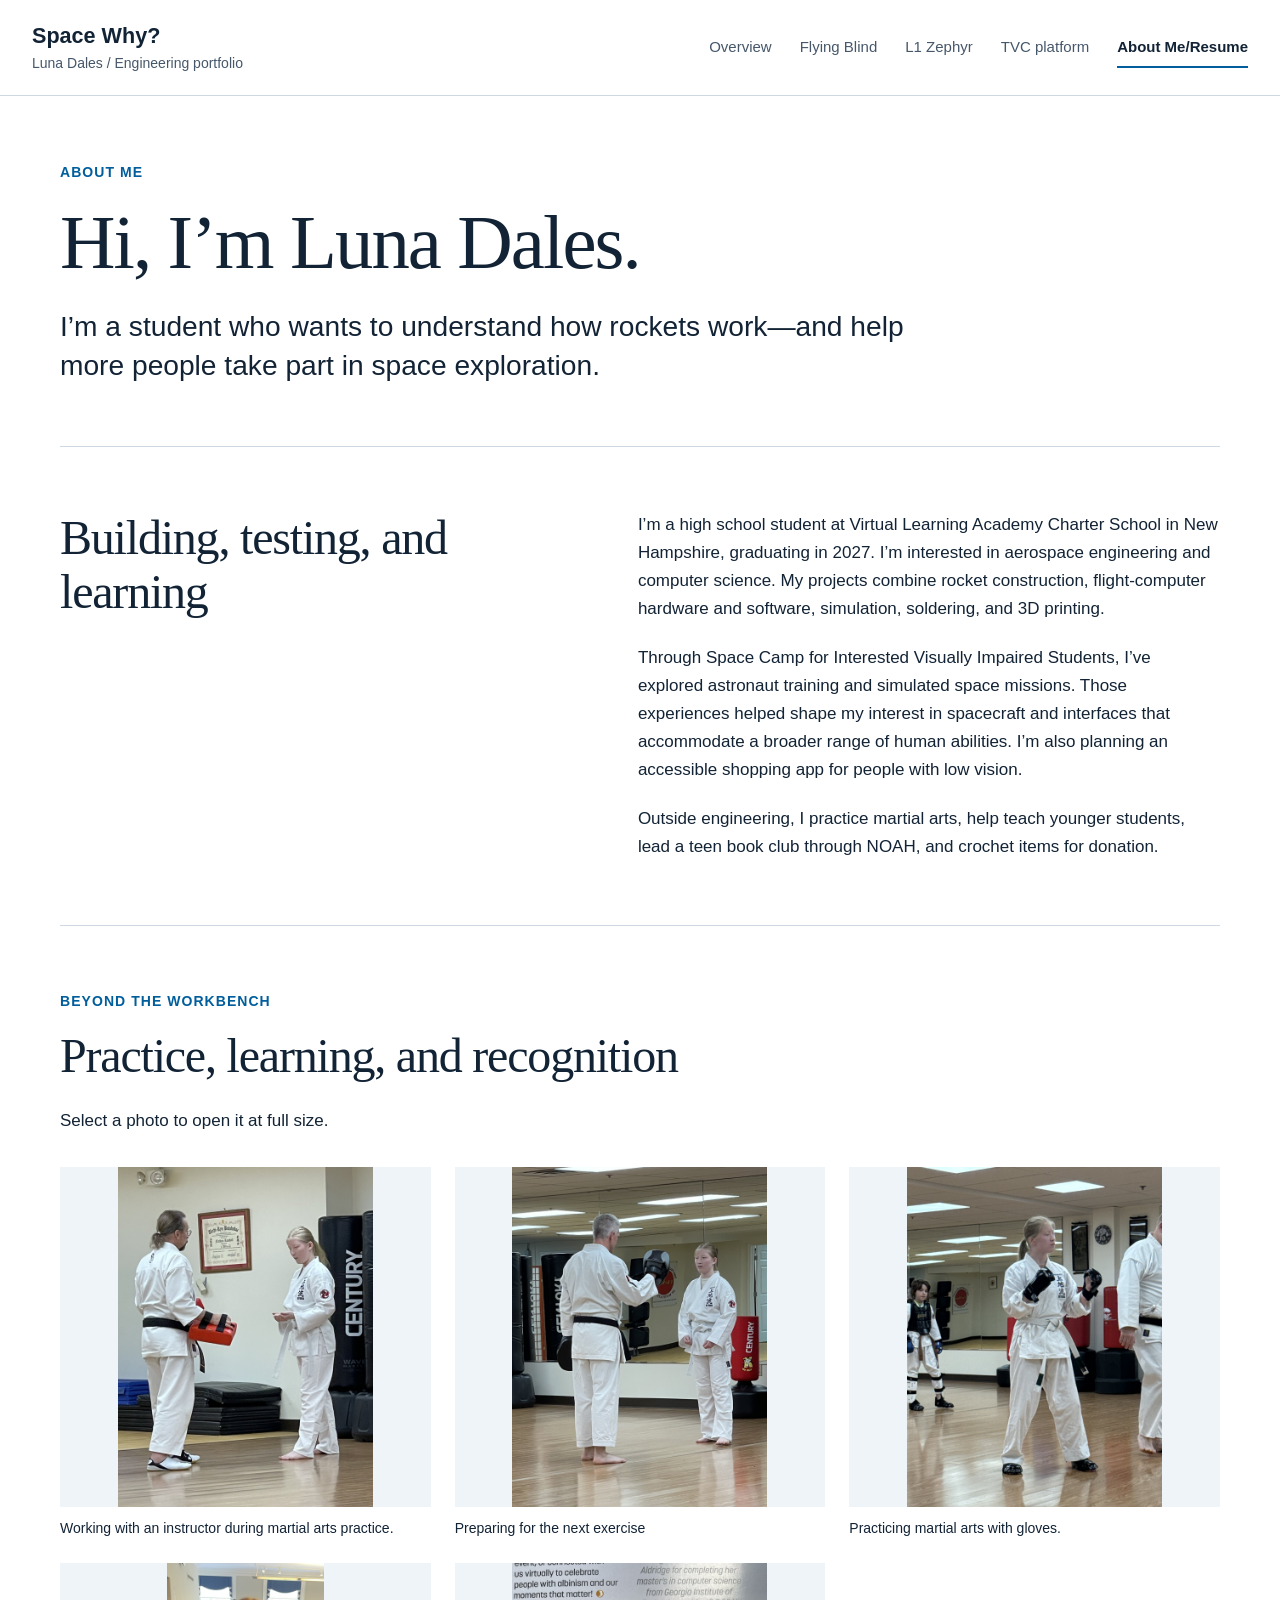
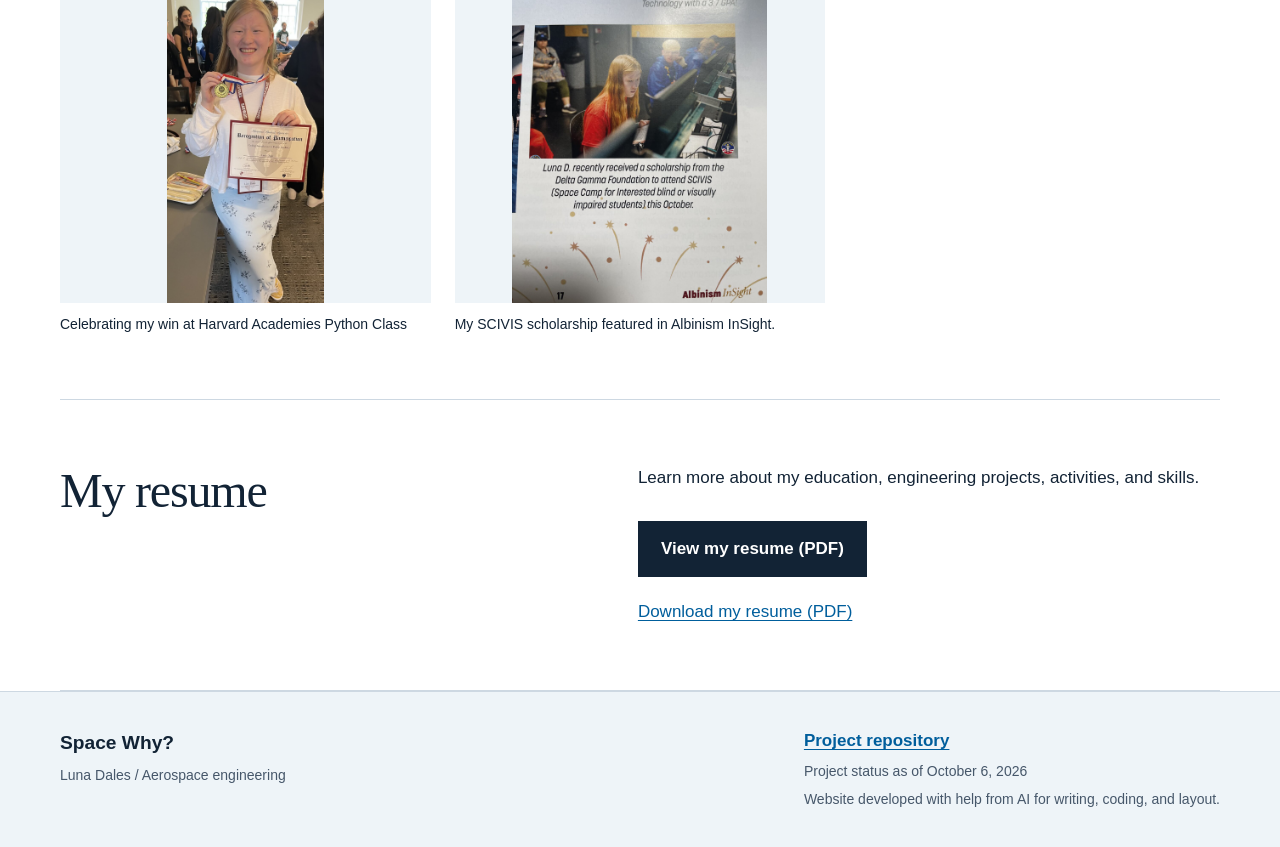
==== docs/about.html @ 8bba8146 "Shorten martial arts exercise photo caption" ====
<!doctype html><html lang="en"><head><meta charset="utf-8"><meta name="viewport" content="width=device-width,initial-scale=1"><title>About Luna Dales | Space Why?</title><meta name="description" content="Meet Luna Dales, a student exploring aerospace engineering, flight computers, and accessible spaceflight. Read her bio and resume."><link rel="stylesheet" href="style.css"><link rel="icon" href="favicon.svg" type="image/svg+xml"></head><body><a class="skip" href="#main">Skip to content</a><header class="site-header"><div class="header-inner"><a class="brand" href="index.html">Space Why?<span>Luna Dales / Engineering portfolio</span></a><nav aria-label="Main navigation"><a href="index.html">Overview</a><a href="flying-blind.html">Flying Blind</a><a href="zephyr.html">L1 Zephyr</a><a href="tvc.html">TVC platform</a><a href="about.html" aria-current="page">About Me/Resume</a></nav></div></header><main id="main">
<section class="wrap case-heading"><p class="eyebrow">About me</p><h1>Hi, I’m Luna Dales.</h1><p class="intro">I’m a student who wants to understand how rockets work—and help more people take part in space exploration.</p></section>
<section class="wrap section split"><div><h2>Building, testing, and learning</h2></div><div class="prose"><p>I’m a high school student at Virtual Learning Academy Charter School in New Hampshire, graduating in 2027. I’m interested in aerospace engineering and computer science. My projects combine rocket construction, flight-computer hardware and software, simulation, soldering, and 3D printing.</p><p>Through Space Camp for Interested Visually Impaired Students, I’ve explored astronaut training and simulated space missions. Those experiences helped shape my interest in spacecraft and interfaces that accommodate a broader range of human abilities. I’m also planning an accessible shopping app for people with low vision.</p><p>Outside engineering, I practice martial arts, help teach younger students, lead a teen book club through NOAH, and crochet items for donation.</p></div></section>
<section class="wrap section" id="photos"><p class="eyebrow">Beyond the workbench</p><h2>Practice, learning, and recognition</h2><p>Select a photo to open it at full size.</p><div class="process-grid"><figure><a href="assets/luna-martial-arts-instruction.jpg"><img src="assets/luna-martial-arts-instruction.jpg" alt="Working with an instructor during martial arts practice." loading="lazy" width="1200" height="1600"></a><figcaption>Working with an instructor during martial arts practice.</figcaption></figure><figure><a href="assets/luna-martial-arts-training.jpg"><img src="assets/luna-martial-arts-training.jpg" alt="Preparing for the next exercise" loading="lazy" width="1200" height="1600"></a><figcaption>Preparing for the next exercise</figcaption></figure><figure><a href="assets/luna-martial-arts-sparring.jpg"><img src="assets/luna-martial-arts-sparring.jpg" alt="Practicing martial arts with gloves." loading="lazy" width="1200" height="1600"></a><figcaption>Practicing martial arts with gloves.</figcaption></figure><figure><a href="assets/luna-award-recognition.jpg"><img src="assets/luna-award-recognition.jpg" alt="Celebrating my win at Harvard Academies Python Class" loading="lazy" width="737" height="1600"></a><figcaption>Celebrating my win at Harvard Academies Python Class</figcaption></figure><figure><a href="assets/luna-scivis-magazine-feature.jpg"><img src="assets/luna-scivis-magazine-feature.jpg" alt="My SCIVIS scholarship featured in Albinism InSight." loading="lazy" width="1200" height="1600"></a><figcaption>My SCIVIS scholarship featured in Albinism InSight.</figcaption></figure></div></section>
<section class="wrap section split" id="resume"><div><h2>My resume</h2></div><div class="prose"><p>Learn more about my education, engineering projects, activities, and skills.</p><p><a class="button" href="evidence/Luna_Dales_College_Resume.pdf">View my resume (PDF)</a></p><p><a href="evidence/Luna_Dales_College_Resume.pdf" download>Download my resume (PDF)</a></p></div></section>
</main><footer><div><strong>Space Why?</strong><p>Luna Dales / Aerospace engineering</p></div><div><a href="https://github.com/luna-dales/space-why">Project repository</a><p>Project status as of October 6, 2026</p><p>Website developed with help from AI for writing, coding, and layout.</p></div></footer></body></html>
---- docs/style.css ----
:root{--ink:#122335;--muted:#46576a;--blue:#005e9c;--line:#cdd8e2;--paper:#fff;--pale:#eef4f8;--dark:#122335;color-scheme:light}*{box-sizing:border-box}html{scroll-behavior:smooth;scroll-padding-top:1rem}body{margin:0;background:var(--paper);color:var(--ink);font-family:-apple-system,BlinkMacSystemFont,"Segoe UI",sans-serif;font-size:1.0625rem;line-height:1.65}a{color:var(--blue);text-underline-offset:.2em}a:hover{text-decoration-thickness:2px}a:focus-visible,button:focus-visible{outline:3px solid #df7900;outline-offset:5px}img{display:block;max-width:100%;height:auto}h1,h2,h3,p{margin-top:0}h1,h2,h3{line-height:1.12;letter-spacing:-.025em}h1,h2{font-family:Georgia,"Times New Roman",serif;font-weight:400}h1{font-size:clamp(3rem,7vw,6.3rem);margin-bottom:1.3rem}h2{font-size:clamp(2rem,3.8vw,3rem);margin-bottom:1.5rem}h3{font-size:1.45rem;margin-bottom:1rem}p{margin-bottom:1.3rem}.wrap{width:min(1160px,calc(100% - 64px));margin-inline:auto}.skip{position:absolute;top:-80px;left:16px;padding:12px;background:#fff;z-index:100}.skip:focus{top:12px}.site-header{border-bottom:1px solid var(--line)}.header-inner{width:min(1280px,calc(100% - 64px));margin:auto;display:flex;align-items:center;justify-content:space-between;gap:2rem;padding:23px 0}.brand{font-size:1.35rem;font-weight:750;text-decoration:none;color:var(--ink);line-height:1.25}.brand span{display:block;font-size:.875rem;font-weight:400;color:var(--muted);margin-top:5px}nav{display:flex;gap:1.75rem;align-items:center;flex-wrap:wrap}nav a{font-size:.9375rem;color:var(--muted);text-decoration:none;padding:6px 0}nav a[aria-current]{color:var(--ink);box-shadow:0 2px 0 var(--blue);font-weight:650}.eyebrow{display:block;font-size:.875rem;line-height:1.6;font-weight:650;letter-spacing:.075em;text-transform:uppercase;color:var(--blue);margin-bottom:1rem}.hero{display:grid;grid-template-columns:1.1fr .9fr;gap:6%;align-items:center;padding-block:55px}.hero-copy{padding-block:1rem}.intro{font-size:clamp(1.3rem,2.2vw,1.8rem);line-height:1.4;max-width:760px}.hero-copy>p:not(.eyebrow){max-width:590px}.button{display:inline-block;padding:13px 22px;background:var(--ink);color:#fff;text-decoration:none;border:1px solid var(--ink);font-weight:650;margin-top:9px}.button:hover{background:var(--blue)}figure{margin:0}figure img{width:100%;height:500px;object-fit:cover;background:var(--pale)}figcaption{font-size:.875rem;line-height:1.5;color:var(--muted);margin-top:11px}.hero-image img{height:510px;object-position:center 45%}.band{background:var(--pale);border-block:1px solid var(--line)}.status-grid{display:grid;grid-template-columns:repeat(3,1fr);gap:3rem;padding-block:28px}.status-grid .eyebrow{font-size:.8125rem;margin-bottom:5px}.status-grid strong{font-size:1.1rem;display:block}.status-grid p{margin:4px 0 0;font-size:.875rem;color:var(--muted)}.section{padding-block:64px;border-bottom:1px solid var(--line)}.section-heading{max-width:760px;margin-bottom:35px}.project-grid{display:grid;grid-template-columns:repeat(3,1fr);gap:28px}.project{color:var(--ink);text-decoration:none;display:block}.project img{width:100%;height:270px;object-fit:cover}.project>div{padding-top:24px}.project .eyebrow{font-size:.8125rem}.project p{color:var(--muted);font-size:1rem}.text-link{font-weight:650;text-decoration:underline;text-underline-offset:.25em}.project:hover h3{text-decoration:underline}.split{display:grid;grid-template-columns:1fr 1.2fr;gap:8%;align-items:start}.prose{max-width:760px}.prose p:last-child{margin-bottom:0}.dark-section{background:var(--dark);color:#fff;padding-block:64px}.dark-section .eyebrow{color:#aee3ff}.dark-section p{color:#e0ebf3}.small{font-size:.9375rem}.next{padding-block:55px;max-width:1160px}.next p{max-width:830px}.next h2{max-width:900px}.next>a{font-weight:650}.case-heading{padding-block:65px 40px;border-bottom:1px solid var(--line)}.case-heading h1{font-size:clamp(2.8rem,6vw,5rem)}.case-heading .intro{max-width:850px}.status{border-left:3px solid var(--blue);padding-left:16px;color:var(--muted);font-size:1rem;max-width:950px;margin:25px 0 0}.versions{display:grid;grid-template-columns:repeat(4,1fr);gap:25px;margin-top:32px}.versions article{border-top:3px solid var(--blue);padding-top:18px}.version{display:block;font-size:1.2rem;font-weight:750;color:var(--blue);margin-bottom:12px}.versions p{font-size:1rem}.versions .small{font-size:.875rem;color:var(--muted)}.photo-pair{display:grid;grid-template-columns:repeat(2,1fr);gap:30px;margin-block:30px}.photo-pair img{height:430px;object-fit:contain;background:var(--pale)}.lesson{background:var(--pale);border-left:4px solid var(--blue);padding:35px 40px}.lesson p{max-width:850px}.lesson h2{max-width:850px}.lesson p:last-child{margin-bottom:0}.prediction{background:var(--ink);color:#fff;padding:30px}.prediction>.eyebrow{color:#aee3ff}.prediction>strong{display:block;font-size:3.8rem;line-height:1.2;font-weight:500;letter-spacing:-.04em}.prediction>strong span{font-size:1.5rem}.prediction dl{margin-bottom:0;font-size:.9375rem}.prediction dl>div{display:flex;gap:15px;justify-content:space-between;border-top:1px solid #526373;padding-top:9px;margin-top:9px}.prediction dd{margin:0;white-space:nowrap}.evidence-links{display:flex;flex-wrap:wrap;gap:15px 30px;margin-top:30px}.evidence-links a{font-weight:600}.process-grid{display:grid;grid-template-columns:repeat(3,1fr);gap:24px;margin-top:32px}.process-grid img{height:340px;object-fit:contain}.process-grid figcaption{color:var(--ink)}footer{background:var(--pale);border-top:1px solid var(--line);padding:35px max(32px,calc((100% - 1160px)/2));display:flex;gap:35px;justify-content:space-between}footer strong{font-size:1.2rem}footer p{font-size:.875rem;color:var(--muted);margin:5px 0 0}footer a{font-weight:650}@media(max-width:900px){.header-inner{align-items:flex-start;flex-direction:column;gap:15px}nav{gap:24px}.hero{gap:30px}.hero-image img{height:450px}.status-grid{gap:22px}.versions{grid-template-columns:repeat(2,1fr)}.project-grid{gap:20px}.project img{height:230px}.split{gap:5%}.process-grid img{height:270px}}@media(max-width:620px){.wrap,.header-inner{width:calc(100% - 36px)}body{font-size:1rem}nav{gap:12px 23px}nav a{font-size:.875rem}.hero,.split{grid-template-columns:1fr}.hero{padding-block:32px;gap:25px}.hero-image img{height:440px;object-fit:contain;background:var(--pale)}.hero-copy{padding:0}.hero h1{font-size:4rem}.status-grid{grid-template-columns:1fr;gap:20px;padding-block:25px}.project-grid{grid-template-columns:1fr;gap:38px}.project img{height:350px;object-fit:contain;background:var(--pale)}.section{padding-block:42px}.split{gap:25px}.split figure img{height:420px;object-fit:contain}.versions{gap:20px}.versions h3{font-size:1.25rem}.photo-pair{grid-template-columns:1fr;gap:25px}.photo-pair img{height:400px}.process-grid{grid-template-columns:1fr}.process-grid img{height:410px}.lesson{padding:25px 22px}.case-heading{padding-block:40px 30px}.case-heading h1{font-size:3rem}.dark-section{padding-block:42px}.next{padding-block:40px}footer{padding:28px 18px;flex-direction:column;gap:22px}.prediction dl>div{flex-wrap:wrap}}@media(prefers-reduced-motion:reduce){html{scroll-behavior:auto}}@media print{nav,.button{display:none}.wrap{width:100%}.section{padding-block:25px}a{color:var(--ink)}.hero-image img{height:300px}footer{padding:20px}}

.design-image img{height:auto;object-fit:contain;background:#fff}.design-subheading{margin-top:48px}.design-pair img{height:auto;background:#fff}.schematic-preview{max-width:420px}.schematic-preview img{width:256px;height:256px;background:#fff}

.design-image{margin-block:28px}.design-image a{display:block}.design-image img{width:100%;height:auto;object-fit:contain}
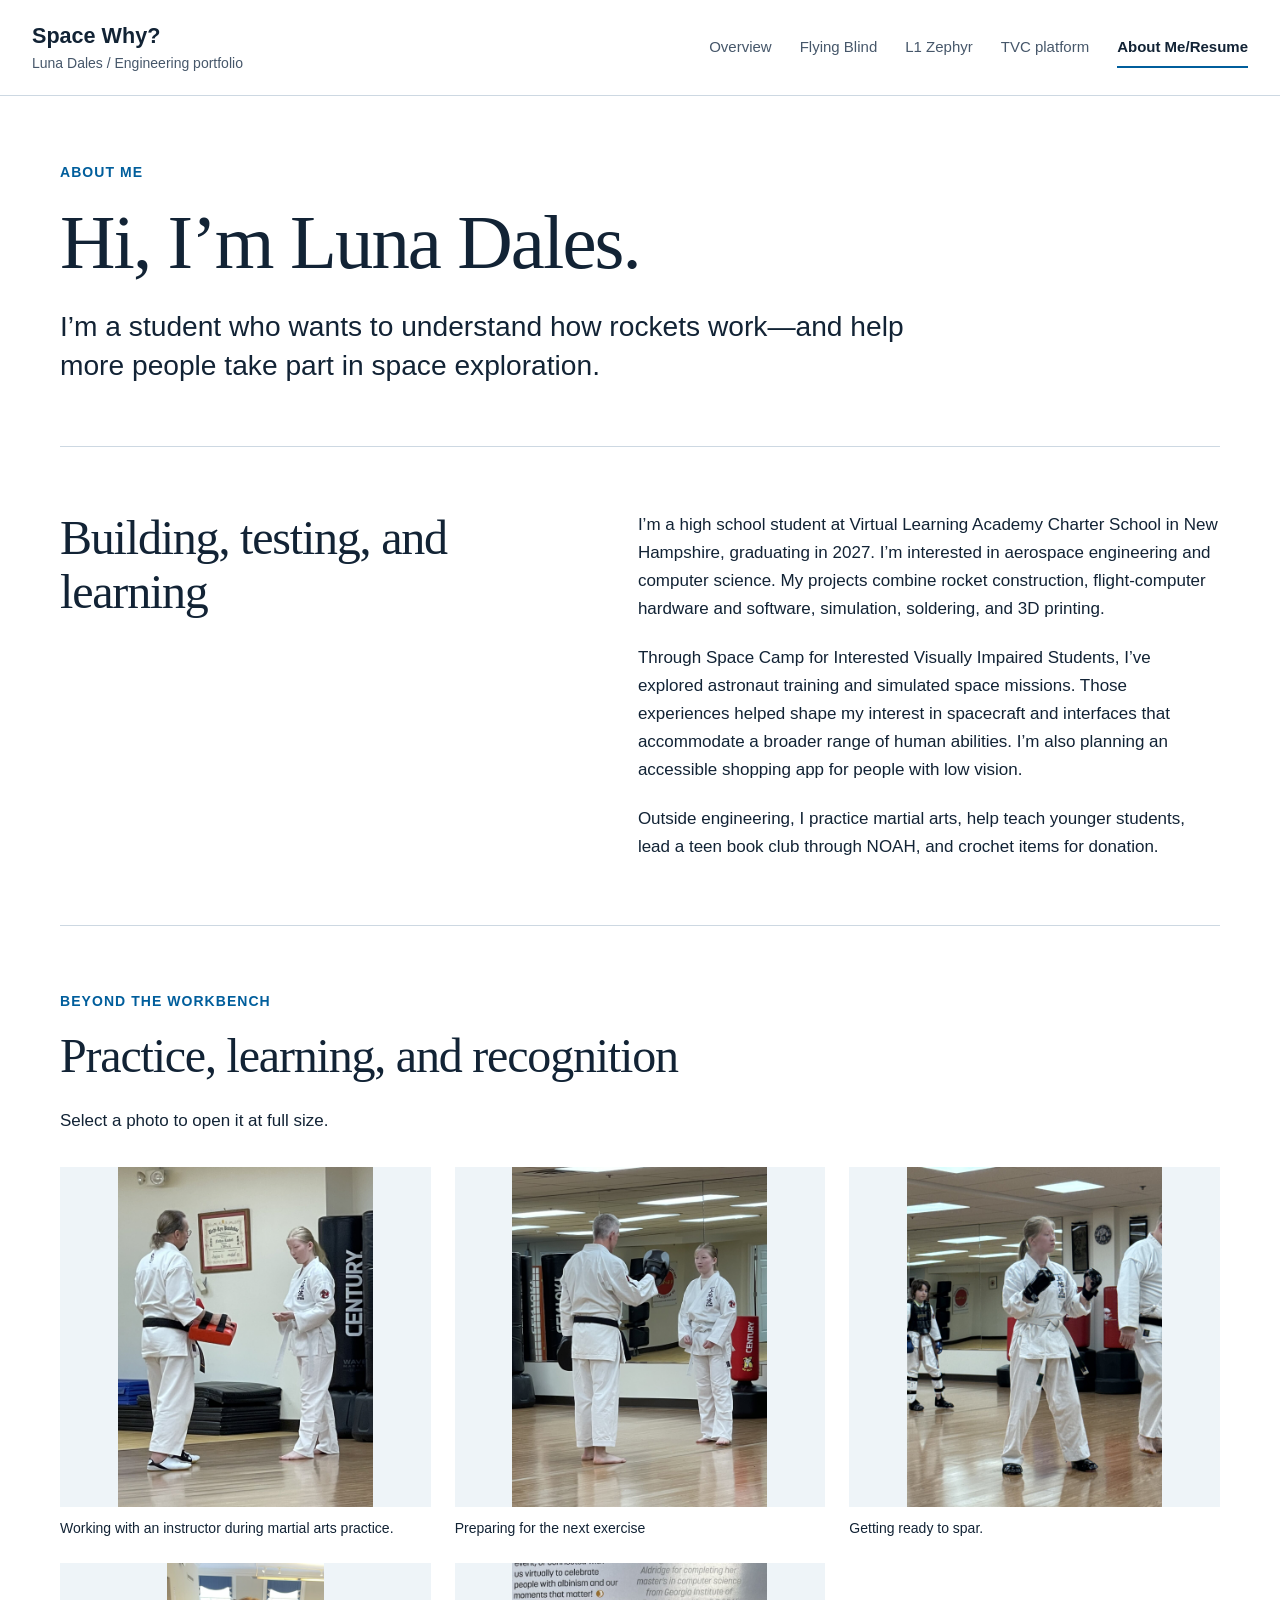
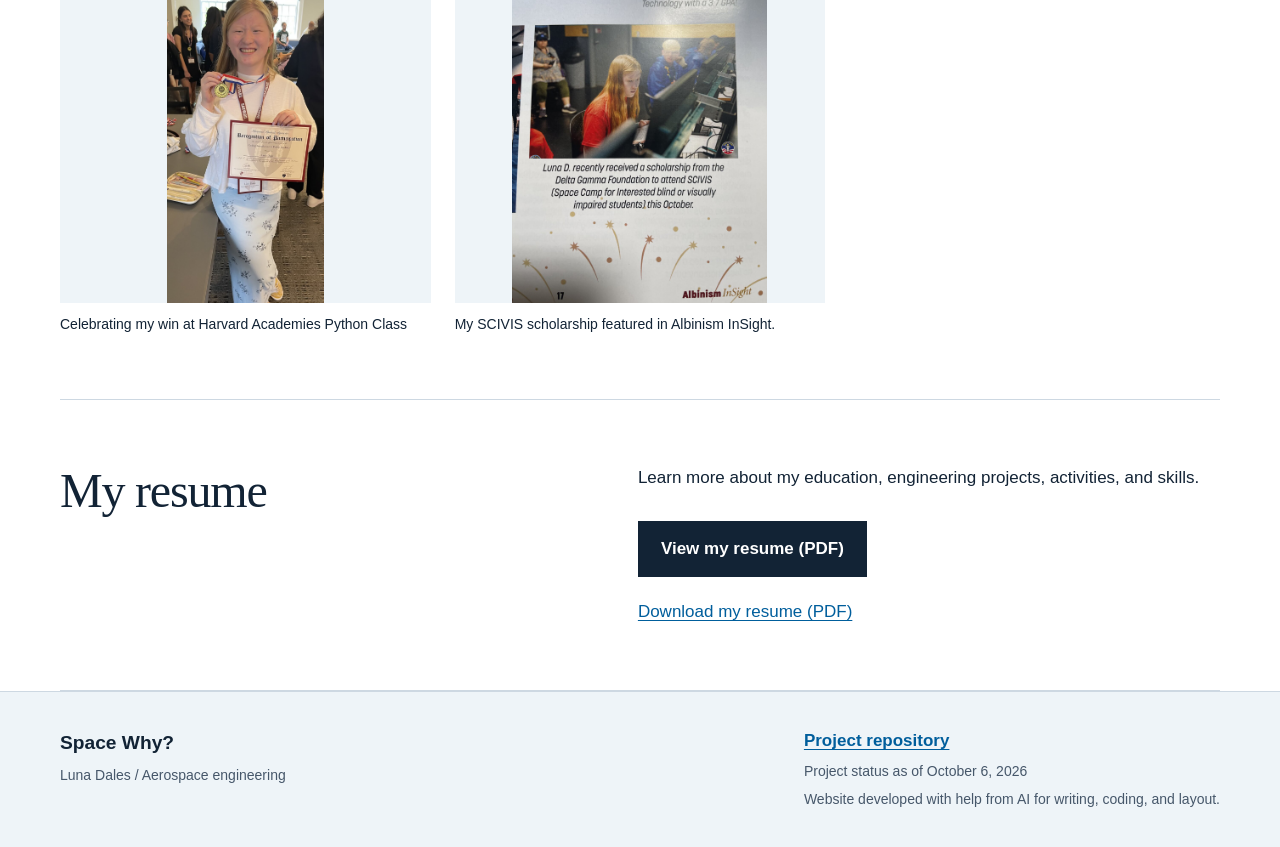
==== commit b789afcd: "Update sparring photo caption" ====
--- a/docs/about.html
+++ b/docs/about.html
@@ -1,6 +1,6 @@
 <!doctype html><html lang="en"><head><meta charset="utf-8"><meta name="viewport" content="width=device-width,initial-scale=1"><title>About Luna Dales | Space Why?</title><meta name="description" content="Meet Luna Dales, a student exploring aerospace engineering, flight computers, and accessible spaceflight. Read her bio and resume."><link rel="stylesheet" href="style.css"><link rel="icon" href="favicon.svg" type="image/svg+xml"></head><body><a class="skip" href="#main">Skip to content</a><header class="site-header"><div class="header-inner"><a class="brand" href="index.html">Space Why?<span>Luna Dales / Engineering portfolio</span></a><nav aria-label="Main navigation"><a href="index.html">Overview</a><a href="flying-blind.html">Flying Blind</a><a href="zephyr.html">L1 Zephyr</a><a href="tvc.html">TVC platform</a><a href="about.html" aria-current="page">About Me/Resume</a></nav></div></header><main id="main">
 <section class="wrap case-heading"><p class="eyebrow">About me</p><h1>Hi, I’m Luna Dales.</h1><p class="intro">I’m a student who wants to understand how rockets work—and help more people take part in space exploration.</p></section>
 <section class="wrap section split"><div><h2>Building, testing, and learning</h2></div><div class="prose"><p>I’m a high school student at Virtual Learning Academy Charter School in New Hampshire, graduating in 2027. I’m interested in aerospace engineering and computer science. My projects combine rocket construction, flight-computer hardware and software, simulation, soldering, and 3D printing.</p><p>Through Space Camp for Interested Visually Impaired Students, I’ve explored astronaut training and simulated space missions. Those experiences helped shape my interest in spacecraft and interfaces that accommodate a broader range of human abilities. I’m also planning an accessible shopping app for people with low vision.</p><p>Outside engineering, I practice martial arts, help teach younger students, lead a teen book club through NOAH, and crochet items for donation.</p></div></section>
-<section class="wrap section" id="photos"><p class="eyebrow">Beyond the workbench</p><h2>Practice, learning, and recognition</h2><p>Select a photo to open it at full size.</p><div class="process-grid"><figure><a href="assets/luna-martial-arts-instruction.jpg"><img src="assets/luna-martial-arts-instruction.jpg" alt="Working with an instructor during martial arts practice." loading="lazy" width="1200" height="1600"></a><figcaption>Working with an instructor during martial arts practice.</figcaption></figure><figure><a href="assets/luna-martial-arts-training.jpg"><img src="assets/luna-martial-arts-training.jpg" alt="Preparing for the next exercise" loading="lazy" width="1200" height="1600"></a><figcaption>Preparing for the next exercise</figcaption></figure><figure><a href="assets/luna-martial-arts-sparring.jpg"><img src="assets/luna-martial-arts-sparring.jpg" alt="Practicing martial arts with gloves." loading="lazy" width="1200" height="1600"></a><figcaption>Practicing martial arts with gloves.</figcaption></figure><figure><a href="assets/luna-award-recognition.jpg"><img src="assets/luna-award-recognition.jpg" alt="Celebrating my win at Harvard Academies Python Class" loading="lazy" width="737" height="1600"></a><figcaption>Celebrating my win at Harvard Academies Python Class</figcaption></figure><figure><a href="assets/luna-scivis-magazine-feature.jpg"><img src="assets/luna-scivis-magazine-feature.jpg" alt="My SCIVIS scholarship featured in Albinism InSight." loading="lazy" width="1200" height="1600"></a><figcaption>My SCIVIS scholarship featured in Albinism InSight.</figcaption></figure></div></section>
+<section class="wrap section" id="photos"><p class="eyebrow">Beyond the workbench</p><h2>Practice, learning, and recognition</h2><p>Select a photo to open it at full size.</p><div class="process-grid"><figure><a href="assets/luna-martial-arts-instruction.jpg"><img src="assets/luna-martial-arts-instruction.jpg" alt="Working with an instructor during martial arts practice." loading="lazy" width="1200" height="1600"></a><figcaption>Working with an instructor during martial arts practice.</figcaption></figure><figure><a href="assets/luna-martial-arts-training.jpg"><img src="assets/luna-martial-arts-training.jpg" alt="Preparing for the next exercise" loading="lazy" width="1200" height="1600"></a><figcaption>Preparing for the next exercise</figcaption></figure><figure><a href="assets/luna-martial-arts-sparring.jpg"><img src="assets/luna-martial-arts-sparring.jpg" alt="Getting ready to spar." loading="lazy" width="1200" height="1600"></a><figcaption>Getting ready to spar.</figcaption></figure><figure><a href="assets/luna-award-recognition.jpg"><img src="assets/luna-award-recognition.jpg" alt="Celebrating my win at Harvard Academies Python Class" loading="lazy" width="737" height="1600"></a><figcaption>Celebrating my win at Harvard Academies Python Class</figcaption></figure><figure><a href="assets/luna-scivis-magazine-feature.jpg"><img src="assets/luna-scivis-magazine-feature.jpg" alt="My SCIVIS scholarship featured in Albinism InSight." loading="lazy" width="1200" height="1600"></a><figcaption>My SCIVIS scholarship featured in Albinism InSight.</figcaption></figure></div></section>
 <section class="wrap section split" id="resume"><div><h2>My resume</h2></div><div class="prose"><p>Learn more about my education, engineering projects, activities, and skills.</p><p><a class="button" href="evidence/Luna_Dales_College_Resume.pdf">View my resume (PDF)</a></p><p><a href="evidence/Luna_Dales_College_Resume.pdf" download>Download my resume (PDF)</a></p></div></section>
 </main><footer><div><strong>Space Why?</strong><p>Luna Dales / Aerospace engineering</p></div><div><a href="https://github.com/luna-dales/space-why">Project repository</a><p>Project status as of October 6, 2026</p><p>Website developed with help from AI for writing, coding, and layout.</p></div></footer></body></html>
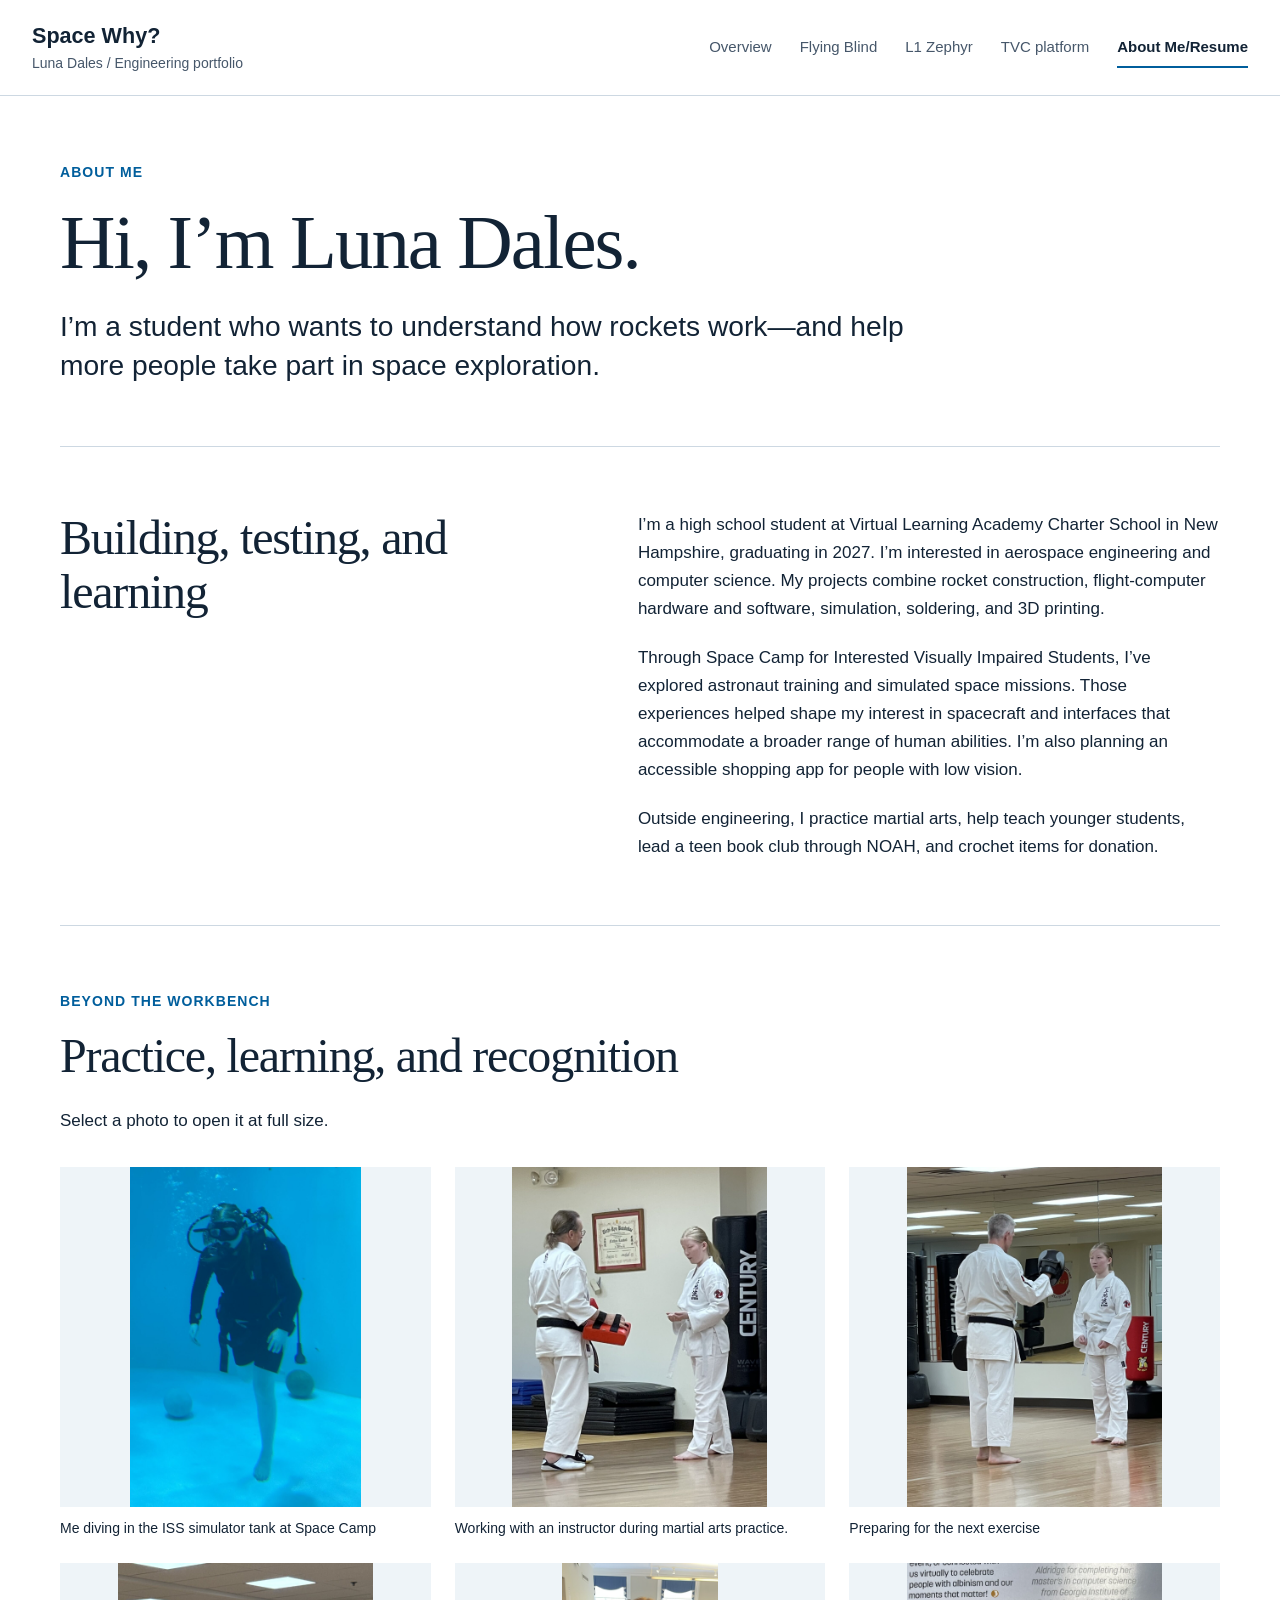
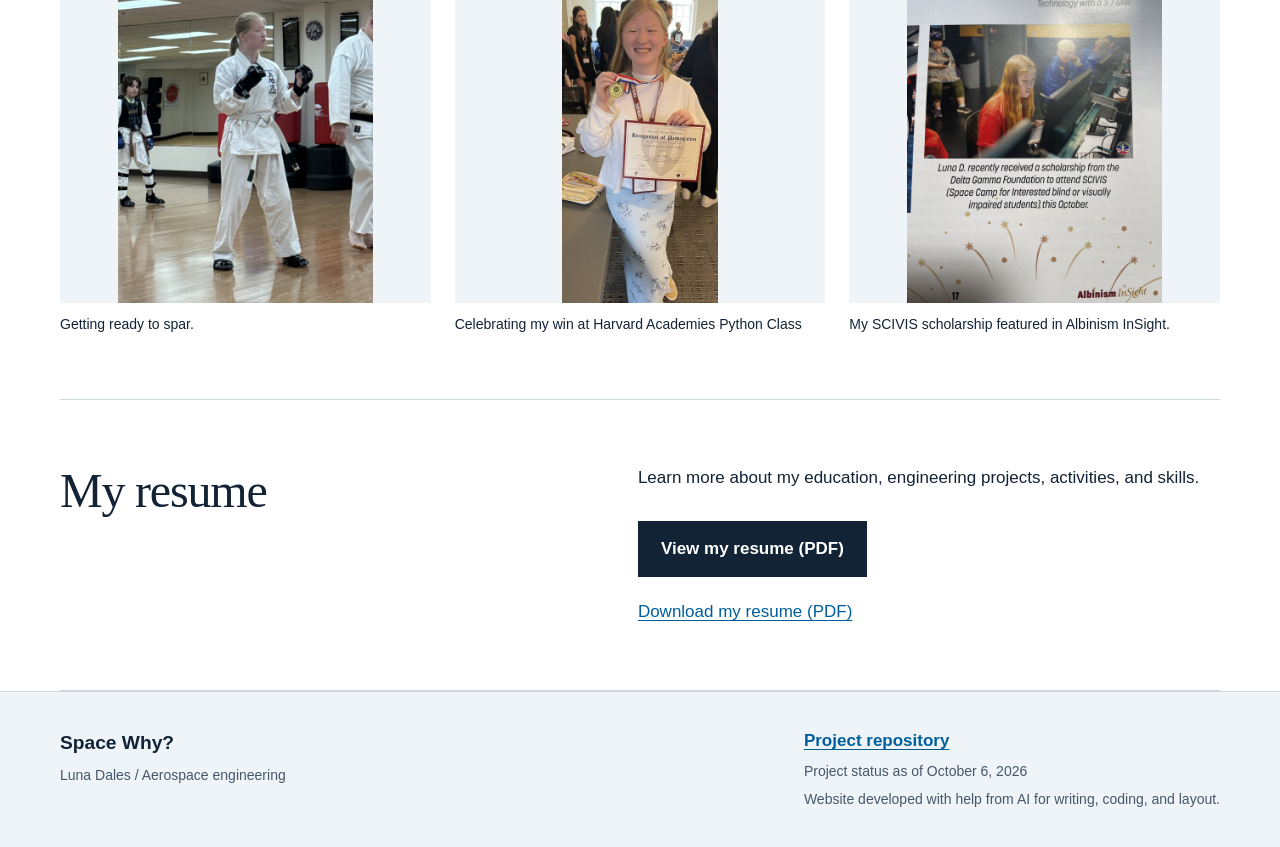
==== commit 6f9512c7: "Add Space Camp diving photo to About Me" ====
--- a/docs/about.html
+++ b/docs/about.html
@@ -1,6 +1,6 @@
 <!doctype html><html lang="en"><head><meta charset="utf-8"><meta name="viewport" content="width=device-width,initial-scale=1"><title>About Luna Dales | Space Why?</title><meta name="description" content="Meet Luna Dales, a student exploring aerospace engineering, flight computers, and accessible spaceflight. Read her bio and resume."><link rel="stylesheet" href="style.css"><link rel="icon" href="favicon.svg" type="image/svg+xml"></head><body><a class="skip" href="#main">Skip to content</a><header class="site-header"><div class="header-inner"><a class="brand" href="index.html">Space Why?<span>Luna Dales / Engineering portfolio</span></a><nav aria-label="Main navigation"><a href="index.html">Overview</a><a href="flying-blind.html">Flying Blind</a><a href="zephyr.html">L1 Zephyr</a><a href="tvc.html">TVC platform</a><a href="about.html" aria-current="page">About Me/Resume</a></nav></div></header><main id="main">
 <section class="wrap case-heading"><p class="eyebrow">About me</p><h1>Hi, I’m Luna Dales.</h1><p class="intro">I’m a student who wants to understand how rockets work—and help more people take part in space exploration.</p></section>
 <section class="wrap section split"><div><h2>Building, testing, and learning</h2></div><div class="prose"><p>I’m a high school student at Virtual Learning Academy Charter School in New Hampshire, graduating in 2027. I’m interested in aerospace engineering and computer science. My projects combine rocket construction, flight-computer hardware and software, simulation, soldering, and 3D printing.</p><p>Through Space Camp for Interested Visually Impaired Students, I’ve explored astronaut training and simulated space missions. Those experiences helped shape my interest in spacecraft and interfaces that accommodate a broader range of human abilities. I’m also planning an accessible shopping app for people with low vision.</p><p>Outside engineering, I practice martial arts, help teach younger students, lead a teen book club through NOAH, and crochet items for donation.</p></div></section>
-<section class="wrap section" id="photos"><p class="eyebrow">Beyond the workbench</p><h2>Practice, learning, and recognition</h2><p>Select a photo to open it at full size.</p><div class="process-grid"><figure><a href="assets/luna-martial-arts-instruction.jpg"><img src="assets/luna-martial-arts-instruction.jpg" alt="Working with an instructor during martial arts practice." loading="lazy" width="1200" height="1600"></a><figcaption>Working with an instructor during martial arts practice.</figcaption></figure><figure><a href="assets/luna-martial-arts-training.jpg"><img src="assets/luna-martial-arts-training.jpg" alt="Preparing for the next exercise" loading="lazy" width="1200" height="1600"></a><figcaption>Preparing for the next exercise</figcaption></figure><figure><a href="assets/luna-martial-arts-sparring.jpg"><img src="assets/luna-martial-arts-sparring.jpg" alt="Getting ready to spar." loading="lazy" width="1200" height="1600"></a><figcaption>Getting ready to spar.</figcaption></figure><figure><a href="assets/luna-award-recognition.jpg"><img src="assets/luna-award-recognition.jpg" alt="Celebrating my win at Harvard Academies Python Class" loading="lazy" width="737" height="1600"></a><figcaption>Celebrating my win at Harvard Academies Python Class</figcaption></figure><figure><a href="assets/luna-scivis-magazine-feature.jpg"><img src="assets/luna-scivis-magazine-feature.jpg" alt="My SCIVIS scholarship featured in Albinism InSight." loading="lazy" width="1200" height="1600"></a><figcaption>My SCIVIS scholarship featured in Albinism InSight.</figcaption></figure></div></section>
+<section class="wrap section" id="photos"><p class="eyebrow">Beyond the workbench</p><h2>Practice, learning, and recognition</h2><p>Select a photo to open it at full size.</p><div class="process-grid"><figure><a href="assets/luna-space-camp-diving.jpg"><img src="assets/luna-space-camp-diving.jpg" alt="Me diving in the ISS simulator tank at Space Camp" loading="lazy" width="1090" height="1600"></a><figcaption>Me diving in the ISS simulator tank at Space Camp</figcaption></figure><figure><a href="assets/luna-martial-arts-instruction.jpg"><img src="assets/luna-martial-arts-instruction.jpg" alt="Working with an instructor during martial arts practice." loading="lazy" width="1200" height="1600"></a><figcaption>Working with an instructor during martial arts practice.</figcaption></figure><figure><a href="assets/luna-martial-arts-training.jpg"><img src="assets/luna-martial-arts-training.jpg" alt="Preparing for the next exercise" loading="lazy" width="1200" height="1600"></a><figcaption>Preparing for the next exercise</figcaption></figure><figure><a href="assets/luna-martial-arts-sparring.jpg"><img src="assets/luna-martial-arts-sparring.jpg" alt="Getting ready to spar." loading="lazy" width="1200" height="1600"></a><figcaption>Getting ready to spar.</figcaption></figure><figure><a href="assets/luna-award-recognition.jpg"><img src="assets/luna-award-recognition.jpg" alt="Celebrating my win at Harvard Academies Python Class" loading="lazy" width="737" height="1600"></a><figcaption>Celebrating my win at Harvard Academies Python Class</figcaption></figure><figure><a href="assets/luna-scivis-magazine-feature.jpg"><img src="assets/luna-scivis-magazine-feature.jpg" alt="My SCIVIS scholarship featured in Albinism InSight." loading="lazy" width="1200" height="1600"></a><figcaption>My SCIVIS scholarship featured in Albinism InSight.</figcaption></figure></div></section>
 <section class="wrap section split" id="resume"><div><h2>My resume</h2></div><div class="prose"><p>Learn more about my education, engineering projects, activities, and skills.</p><p><a class="button" href="evidence/Luna_Dales_College_Resume.pdf">View my resume (PDF)</a></p><p><a href="evidence/Luna_Dales_College_Resume.pdf" download>Download my resume (PDF)</a></p></div></section>
 </main><footer><div><strong>Space Why?</strong><p>Luna Dales / Aerospace engineering</p></div><div><a href="https://github.com/luna-dales/space-why">Project repository</a><p>Project status as of October 6, 2026</p><p>Website developed with help from AI for writing, coding, and layout.</p></div></footer></body></html>
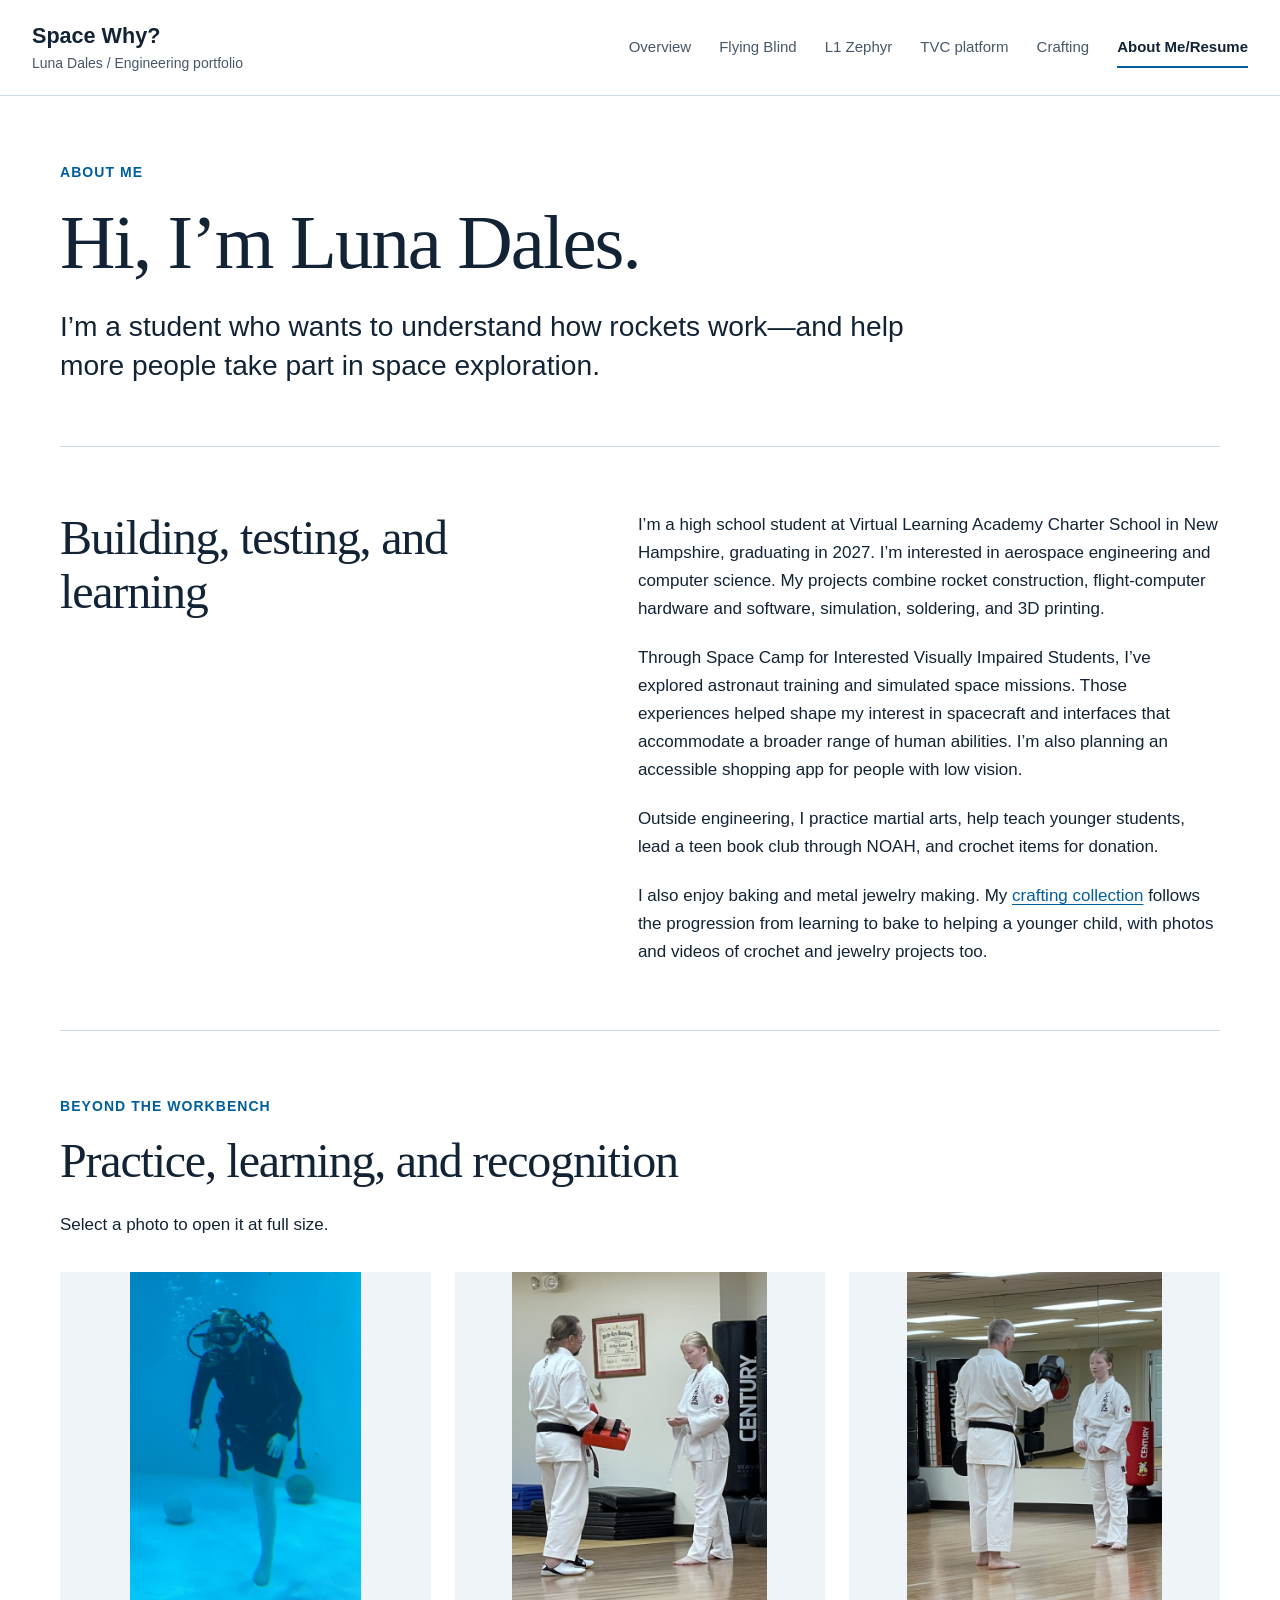
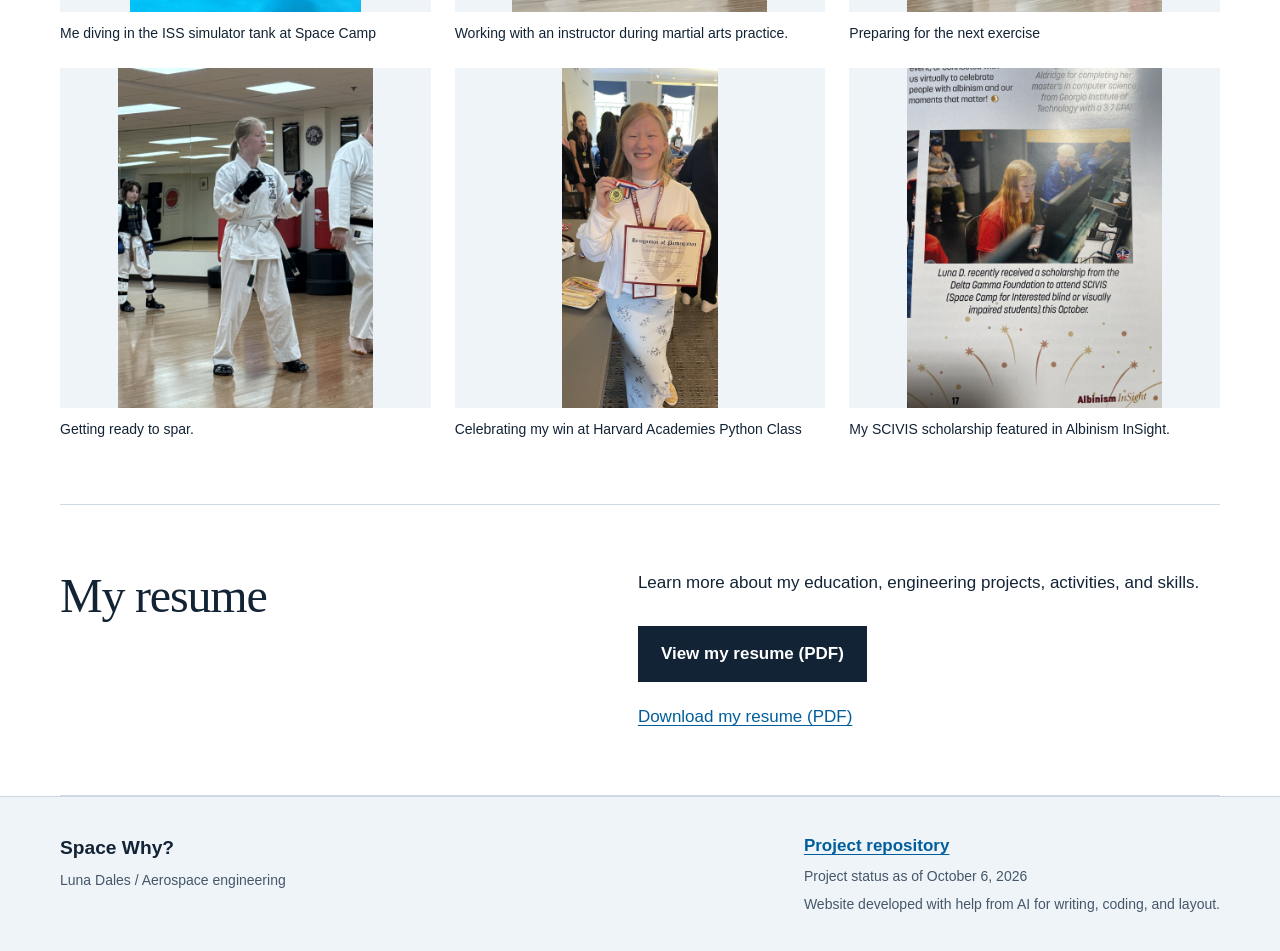
==== commit e72aaa63: "Add crafting portfolio with baking progression, crochet, and jewelry media" ====
--- a/docs/about.html
+++ b/docs/about.html
@@ -1,6 +1,16 @@
-<!doctype html><html lang="en"><head><meta charset="utf-8"><meta name="viewport" content="width=device-width,initial-scale=1"><title>About Luna Dales | Space Why?</title><meta name="description" content="Meet Luna Dales, a student exploring aerospace engineering, flight computers, and accessible spaceflight. Read her bio and resume."><link rel="stylesheet" href="style.css"><link rel="icon" href="favicon.svg" type="image/svg+xml"></head><body><a class="skip" href="#main">Skip to content</a><header class="site-header"><div class="header-inner"><a class="brand" href="index.html">Space Why?<span>Luna Dales / Engineering portfolio</span></a><nav aria-label="Main navigation"><a href="index.html">Overview</a><a href="flying-blind.html">Flying Blind</a><a href="zephyr.html">L1 Zephyr</a><a href="tvc.html">TVC platform</a><a href="about.html" aria-current="page">About Me/Resume</a></nav></div></header><main id="main">
+<!doctype html><html lang="en"><head>
+  <!-- Google tag (gtag.js) -->
+<script async src="https://www.googletagmanager.com/gtag/js?id=G-DYVTEDY464"></script>
+<script>
+  window.dataLayer = window.dataLayer || [];
+  function gtag(){dataLayer.push(arguments);}
+  gtag('js', new Date());
+
+  gtag('config', 'G-DYVTEDY464');
+</script>
+<meta charset="utf-8"><meta name="viewport" content="width=device-width,initial-scale=1"><title>About Luna Dales | Space Why?</title><meta name="description" content="Meet Luna Dales, a student exploring aerospace engineering, flight computers, and accessible spaceflight. Read her bio and resume."><link rel="stylesheet" href="style.css"><link rel="icon" href="favicon.svg" type="image/svg+xml"></head><body><a class="skip" href="#main">Skip to content</a><header class="site-header"><div class="header-inner"><a class="brand" href="index.html">Space Why?<span>Luna Dales / Engineering portfolio</span></a><nav aria-label="Main navigation"><a href="index.html">Overview</a><a href="flying-blind.html">Flying Blind</a><a href="zephyr.html">L1 Zephyr</a><a href="tvc.html">TVC platform</a><a href="crafting.html">Crafting</a><a href="about.html" aria-current="page">About Me/Resume</a></nav></div></header><main id="main">
 <section class="wrap case-heading"><p class="eyebrow">About me</p><h1>Hi, I’m Luna Dales.</h1><p class="intro">I’m a student who wants to understand how rockets work—and help more people take part in space exploration.</p></section>
-<section class="wrap section split"><div><h2>Building, testing, and learning</h2></div><div class="prose"><p>I’m a high school student at Virtual Learning Academy Charter School in New Hampshire, graduating in 2027. I’m interested in aerospace engineering and computer science. My projects combine rocket construction, flight-computer hardware and software, simulation, soldering, and 3D printing.</p><p>Through Space Camp for Interested Visually Impaired Students, I’ve explored astronaut training and simulated space missions. Those experiences helped shape my interest in spacecraft and interfaces that accommodate a broader range of human abilities. I’m also planning an accessible shopping app for people with low vision.</p><p>Outside engineering, I practice martial arts, help teach younger students, lead a teen book club through NOAH, and crochet items for donation.</p></div></section>
+<section class="wrap section split"><div><h2>Building, testing, and learning</h2></div><div class="prose"><p>I’m a high school student at Virtual Learning Academy Charter School in New Hampshire, graduating in 2027. I’m interested in aerospace engineering and computer science. My projects combine rocket construction, flight-computer hardware and software, simulation, soldering, and 3D printing.</p><p>Through Space Camp for Interested Visually Impaired Students, I’ve explored astronaut training and simulated space missions. Those experiences helped shape my interest in spacecraft and interfaces that accommodate a broader range of human abilities. I’m also planning an accessible shopping app for people with low vision.</p><p>Outside engineering, I practice martial arts, help teach younger students, lead a teen book club through NOAH, and crochet items for donation.</p><p>I also enjoy baking and metal jewelry making. My <a href="crafting.html">crafting collection</a> follows the progression from learning to bake to helping a younger child, with photos and videos of crochet and jewelry projects too.</p></div></section>
 <section class="wrap section" id="photos"><p class="eyebrow">Beyond the workbench</p><h2>Practice, learning, and recognition</h2><p>Select a photo to open it at full size.</p><div class="process-grid"><figure><a href="assets/luna-space-camp-diving.jpg"><img src="assets/luna-space-camp-diving.jpg" alt="Me diving in the ISS simulator tank at Space Camp" loading="lazy" width="1090" height="1600"></a><figcaption>Me diving in the ISS simulator tank at Space Camp</figcaption></figure><figure><a href="assets/luna-martial-arts-instruction.jpg"><img src="assets/luna-martial-arts-instruction.jpg" alt="Working with an instructor during martial arts practice." loading="lazy" width="1200" height="1600"></a><figcaption>Working with an instructor during martial arts practice.</figcaption></figure><figure><a href="assets/luna-martial-arts-training.jpg"><img src="assets/luna-martial-arts-training.jpg" alt="Preparing for the next exercise" loading="lazy" width="1200" height="1600"></a><figcaption>Preparing for the next exercise</figcaption></figure><figure><a href="assets/luna-martial-arts-sparring.jpg"><img src="assets/luna-martial-arts-sparring.jpg" alt="Getting ready to spar." loading="lazy" width="1200" height="1600"></a><figcaption>Getting ready to spar.</figcaption></figure><figure><a href="assets/luna-award-recognition.jpg"><img src="assets/luna-award-recognition.jpg" alt="Celebrating my win at Harvard Academies Python Class" loading="lazy" width="737" height="1600"></a><figcaption>Celebrating my win at Harvard Academies Python Class</figcaption></figure><figure><a href="assets/luna-scivis-magazine-feature.jpg"><img src="assets/luna-scivis-magazine-feature.jpg" alt="My SCIVIS scholarship featured in Albinism InSight." loading="lazy" width="1200" height="1600"></a><figcaption>My SCIVIS scholarship featured in Albinism InSight.</figcaption></figure></div></section>
 <section class="wrap section split" id="resume"><div><h2>My resume</h2></div><div class="prose"><p>Learn more about my education, engineering projects, activities, and skills.</p><p><a class="button" href="evidence/Luna_Dales_College_Resume.pdf">View my resume (PDF)</a></p><p><a href="evidence/Luna_Dales_College_Resume.pdf" download>Download my resume (PDF)</a></p></div></section>
 </main><footer><div><strong>Space Why?</strong><p>Luna Dales / Aerospace engineering</p></div><div><a href="https://github.com/luna-dales/space-why">Project repository</a><p>Project status as of October 6, 2026</p><p>Website developed with help from AI for writing, coding, and layout.</p></div></footer></body></html>
--- a/docs/style.css
+++ b/docs/style.css
@@ -3,3 +3,37 @@
 .design-image img{height:auto;object-fit:contain;background:#fff}.design-subheading{margin-top:48px}.design-pair img{height:auto;background:#fff}.schematic-preview{max-width:420px}.schematic-preview img{width:256px;height:256px;background:#fff}
 
 .design-image{margin-block:28px}.design-image a{display:block}.design-image img{width:100%;height:auto;object-fit:contain}
+
+
+/* Flying Blind V2 capability cards and accessible numeric evidence. */
+.v2-capability-grid{display:grid;grid-template-columns:repeat(3,minmax(0,1fr));gap:28px;margin-top:32px}
+.v2-capability-grid article{border-top:3px solid var(--blue);padding-top:22px}
+.v2-capability-grid p{font-size:1rem}
+.v2-results-figure{max-width:1000px;margin-inline:auto}
+.v2-table-scroll{overflow-x:auto;margin-block:26px;border:1px solid var(--line)}
+.v2-table-scroll:focus-visible{outline:3px solid #df7900;outline-offset:4px}
+.v2-results-table{width:100%;border-collapse:collapse;text-align:left;font-size:1rem}
+.v2-results-table caption{text-align:left;padding:18px;font-weight:600;background:var(--pale)}
+.v2-results-table th,.v2-results-table td{padding:14px 18px;border-top:1px solid var(--line)}
+.v2-results-table thead th{background:var(--pale)}
+.v2-results-table td{font-variant-numeric:tabular-nums}
+@media(max-width:900px){.v2-capability-grid{grid-template-columns:1fr;gap:24px}}
+@media(max-width:620px){.v2-results-table th,.v2-results-table td{padding:12px}.v2-results-table{font-size:.9375rem}}
+
+
+/* Crafting keeps the portfolio layout, with uncropped photos and readable videos. */
+.craft-jump{margin-bottom:8px}
+.craft-opening{padding-block:28px 42px}
+.craft-opening .process-grid{margin-top:0}
+.craft-gallery{margin-bottom:32px}
+.craft-gallery img{height:340px;object-fit:contain;background:var(--pale)}
+.craft-chapter{margin-top:48px}
+.craft-chapter>p{max-width:760px}
+.craft-more{border-top:1px solid var(--line);padding-top:22px;margin-top:32px}
+.craft-more summary{cursor:pointer;font-weight:650;color:var(--blue);padding:8px 0}
+.craft-more summary:focus-visible{outline:3px solid #df7900;outline-offset:5px}
+.craft-video-grid{display:grid;grid-template-columns:repeat(2,minmax(0,1fr));gap:32px;align-items:start}
+.craft-video{max-width:520px;margin-block:32px}
+.craft-video video{display:block;width:100%;height:auto;max-height:560px;background:var(--ink)}
+#crafting figure img{height:400px;object-fit:contain}
+@media(max-width:620px){.craft-video-grid{grid-template-columns:1fr;gap:8px}.craft-gallery img{height:360px}.craft-chapter{margin-top:36px}}
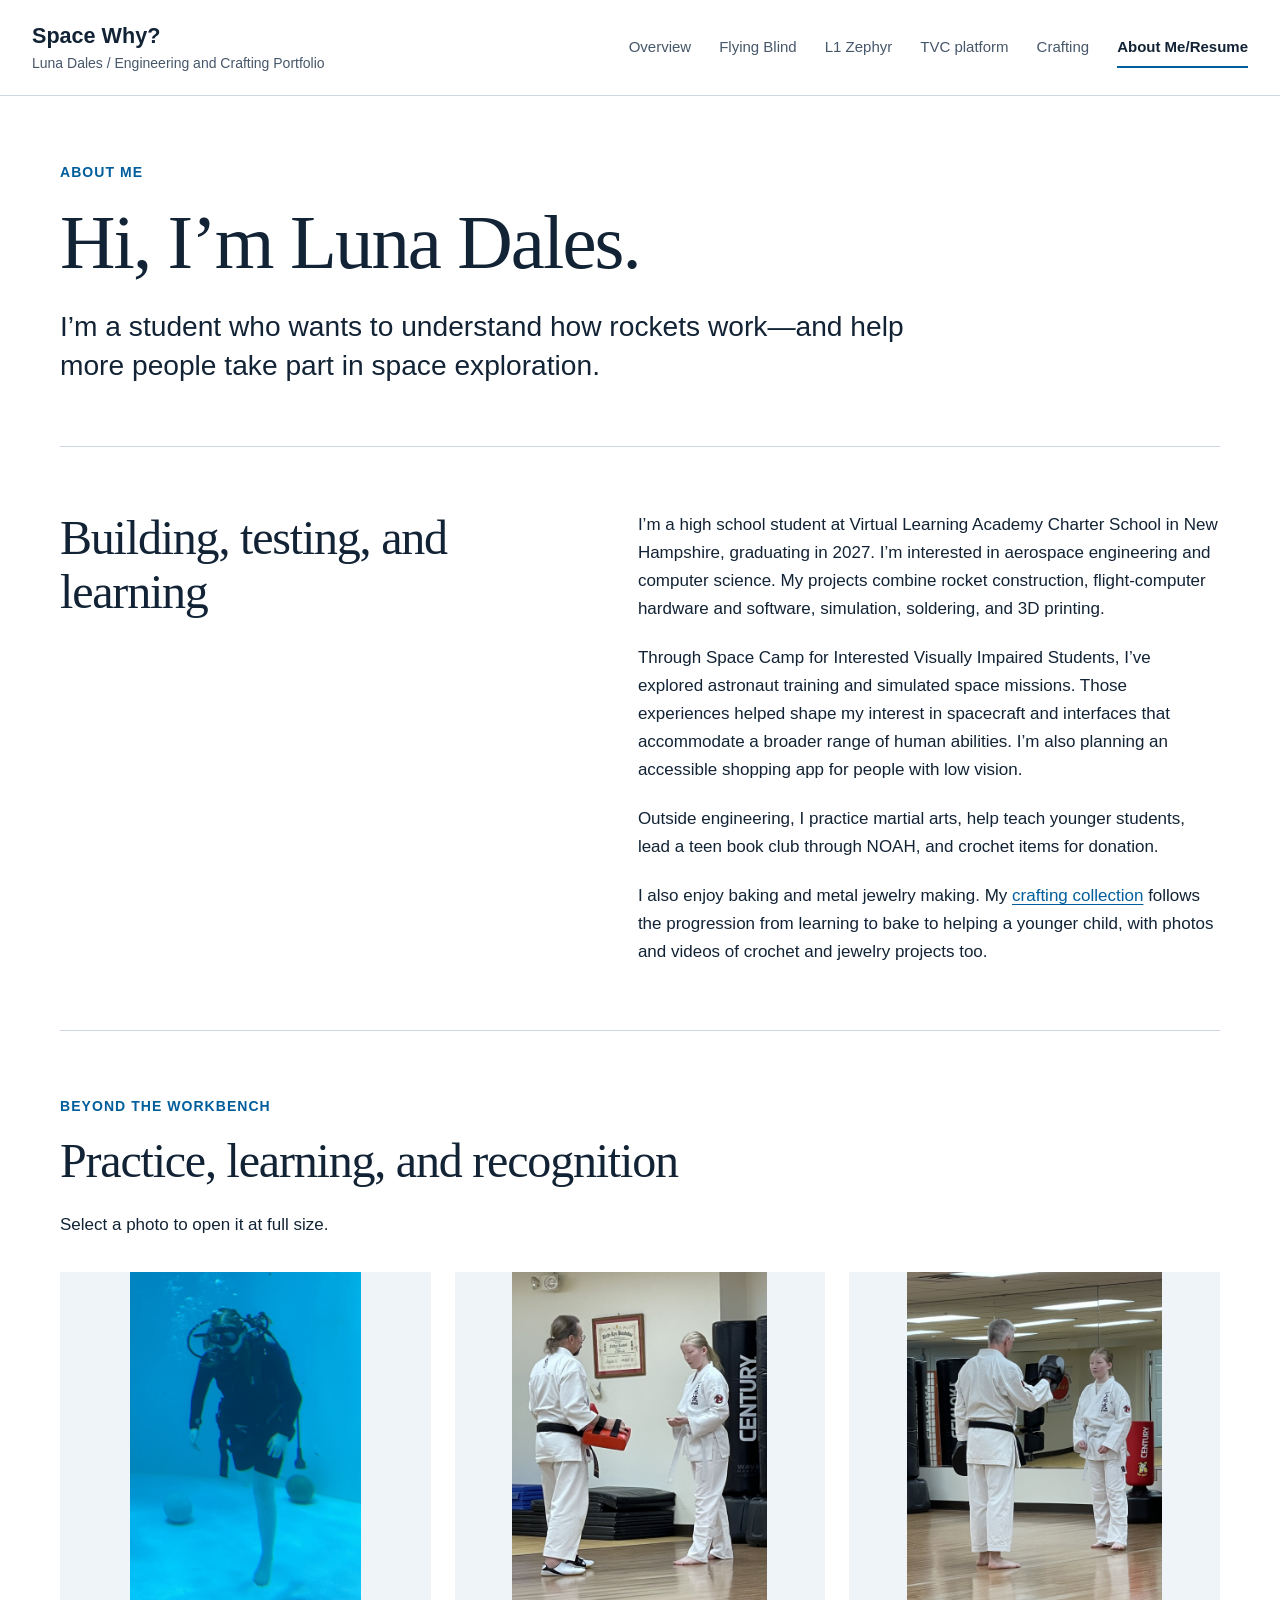
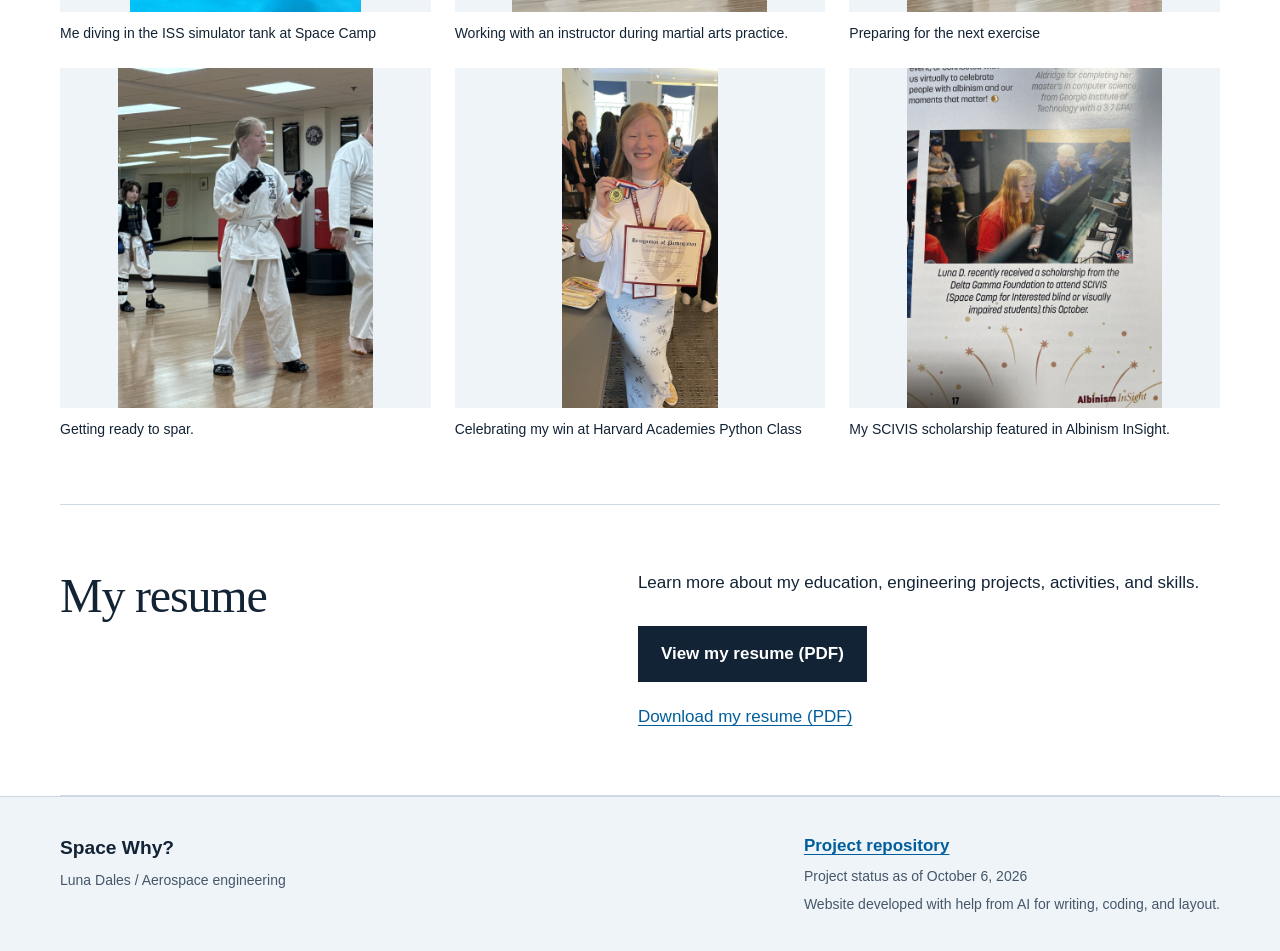
==== commit d2c09172: "Rename site label to Engineering and Crafting Portfolio" ====
--- a/docs/about.html
+++ b/docs/about.html
@@ -8,7 +8,7 @@
 
   gtag('config', 'G-DYVTEDY464');
 </script>
-<meta charset="utf-8"><meta name="viewport" content="width=device-width,initial-scale=1"><title>About Luna Dales | Space Why?</title><meta name="description" content="Meet Luna Dales, a student exploring aerospace engineering, flight computers, and accessible spaceflight. Read her bio and resume."><link rel="stylesheet" href="style.css"><link rel="icon" href="favicon.svg" type="image/svg+xml"></head><body><a class="skip" href="#main">Skip to content</a><header class="site-header"><div class="header-inner"><a class="brand" href="index.html">Space Why?<span>Luna Dales / Engineering portfolio</span></a><nav aria-label="Main navigation"><a href="index.html">Overview</a><a href="flying-blind.html">Flying Blind</a><a href="zephyr.html">L1 Zephyr</a><a href="tvc.html">TVC platform</a><a href="crafting.html">Crafting</a><a href="about.html" aria-current="page">About Me/Resume</a></nav></div></header><main id="main">
+<meta charset="utf-8"><meta name="viewport" content="width=device-width,initial-scale=1"><title>About Luna Dales | Space Why?</title><meta name="description" content="Meet Luna Dales, a student exploring aerospace engineering, flight computers, and accessible spaceflight. Read her bio and resume."><link rel="stylesheet" href="style.css"><link rel="icon" href="favicon.svg" type="image/svg+xml"></head><body><a class="skip" href="#main">Skip to content</a><header class="site-header"><div class="header-inner"><a class="brand" href="index.html">Space Why?<span>Luna Dales / Engineering and Crafting Portfolio</span></a><nav aria-label="Main navigation"><a href="index.html">Overview</a><a href="flying-blind.html">Flying Blind</a><a href="zephyr.html">L1 Zephyr</a><a href="tvc.html">TVC platform</a><a href="crafting.html">Crafting</a><a href="about.html" aria-current="page">About Me/Resume</a></nav></div></header><main id="main">
 <section class="wrap case-heading"><p class="eyebrow">About me</p><h1>Hi, I’m Luna Dales.</h1><p class="intro">I’m a student who wants to understand how rockets work—and help more people take part in space exploration.</p></section>
 <section class="wrap section split"><div><h2>Building, testing, and learning</h2></div><div class="prose"><p>I’m a high school student at Virtual Learning Academy Charter School in New Hampshire, graduating in 2027. I’m interested in aerospace engineering and computer science. My projects combine rocket construction, flight-computer hardware and software, simulation, soldering, and 3D printing.</p><p>Through Space Camp for Interested Visually Impaired Students, I’ve explored astronaut training and simulated space missions. Those experiences helped shape my interest in spacecraft and interfaces that accommodate a broader range of human abilities. I’m also planning an accessible shopping app for people with low vision.</p><p>Outside engineering, I practice martial arts, help teach younger students, lead a teen book club through NOAH, and crochet items for donation.</p><p>I also enjoy baking and metal jewelry making. My <a href="crafting.html">crafting collection</a> follows the progression from learning to bake to helping a younger child, with photos and videos of crochet and jewelry projects too.</p></div></section>
 <section class="wrap section" id="photos"><p class="eyebrow">Beyond the workbench</p><h2>Practice, learning, and recognition</h2><p>Select a photo to open it at full size.</p><div class="process-grid"><figure><a href="assets/luna-space-camp-diving.jpg"><img src="assets/luna-space-camp-diving.jpg" alt="Me diving in the ISS simulator tank at Space Camp" loading="lazy" width="1090" height="1600"></a><figcaption>Me diving in the ISS simulator tank at Space Camp</figcaption></figure><figure><a href="assets/luna-martial-arts-instruction.jpg"><img src="assets/luna-martial-arts-instruction.jpg" alt="Working with an instructor during martial arts practice." loading="lazy" width="1200" height="1600"></a><figcaption>Working with an instructor during martial arts practice.</figcaption></figure><figure><a href="assets/luna-martial-arts-training.jpg"><img src="assets/luna-martial-arts-training.jpg" alt="Preparing for the next exercise" loading="lazy" width="1200" height="1600"></a><figcaption>Preparing for the next exercise</figcaption></figure><figure><a href="assets/luna-martial-arts-sparring.jpg"><img src="assets/luna-martial-arts-sparring.jpg" alt="Getting ready to spar." loading="lazy" width="1200" height="1600"></a><figcaption>Getting ready to spar.</figcaption></figure><figure><a href="assets/luna-award-recognition.jpg"><img src="assets/luna-award-recognition.jpg" alt="Celebrating my win at Harvard Academies Python Class" loading="lazy" width="737" height="1600"></a><figcaption>Celebrating my win at Harvard Academies Python Class</figcaption></figure><figure><a href="assets/luna-scivis-magazine-feature.jpg"><img src="assets/luna-scivis-magazine-feature.jpg" alt="My SCIVIS scholarship featured in Albinism InSight." loading="lazy" width="1200" height="1600"></a><figcaption>My SCIVIS scholarship featured in Albinism InSight.</figcaption></figure></div></section>
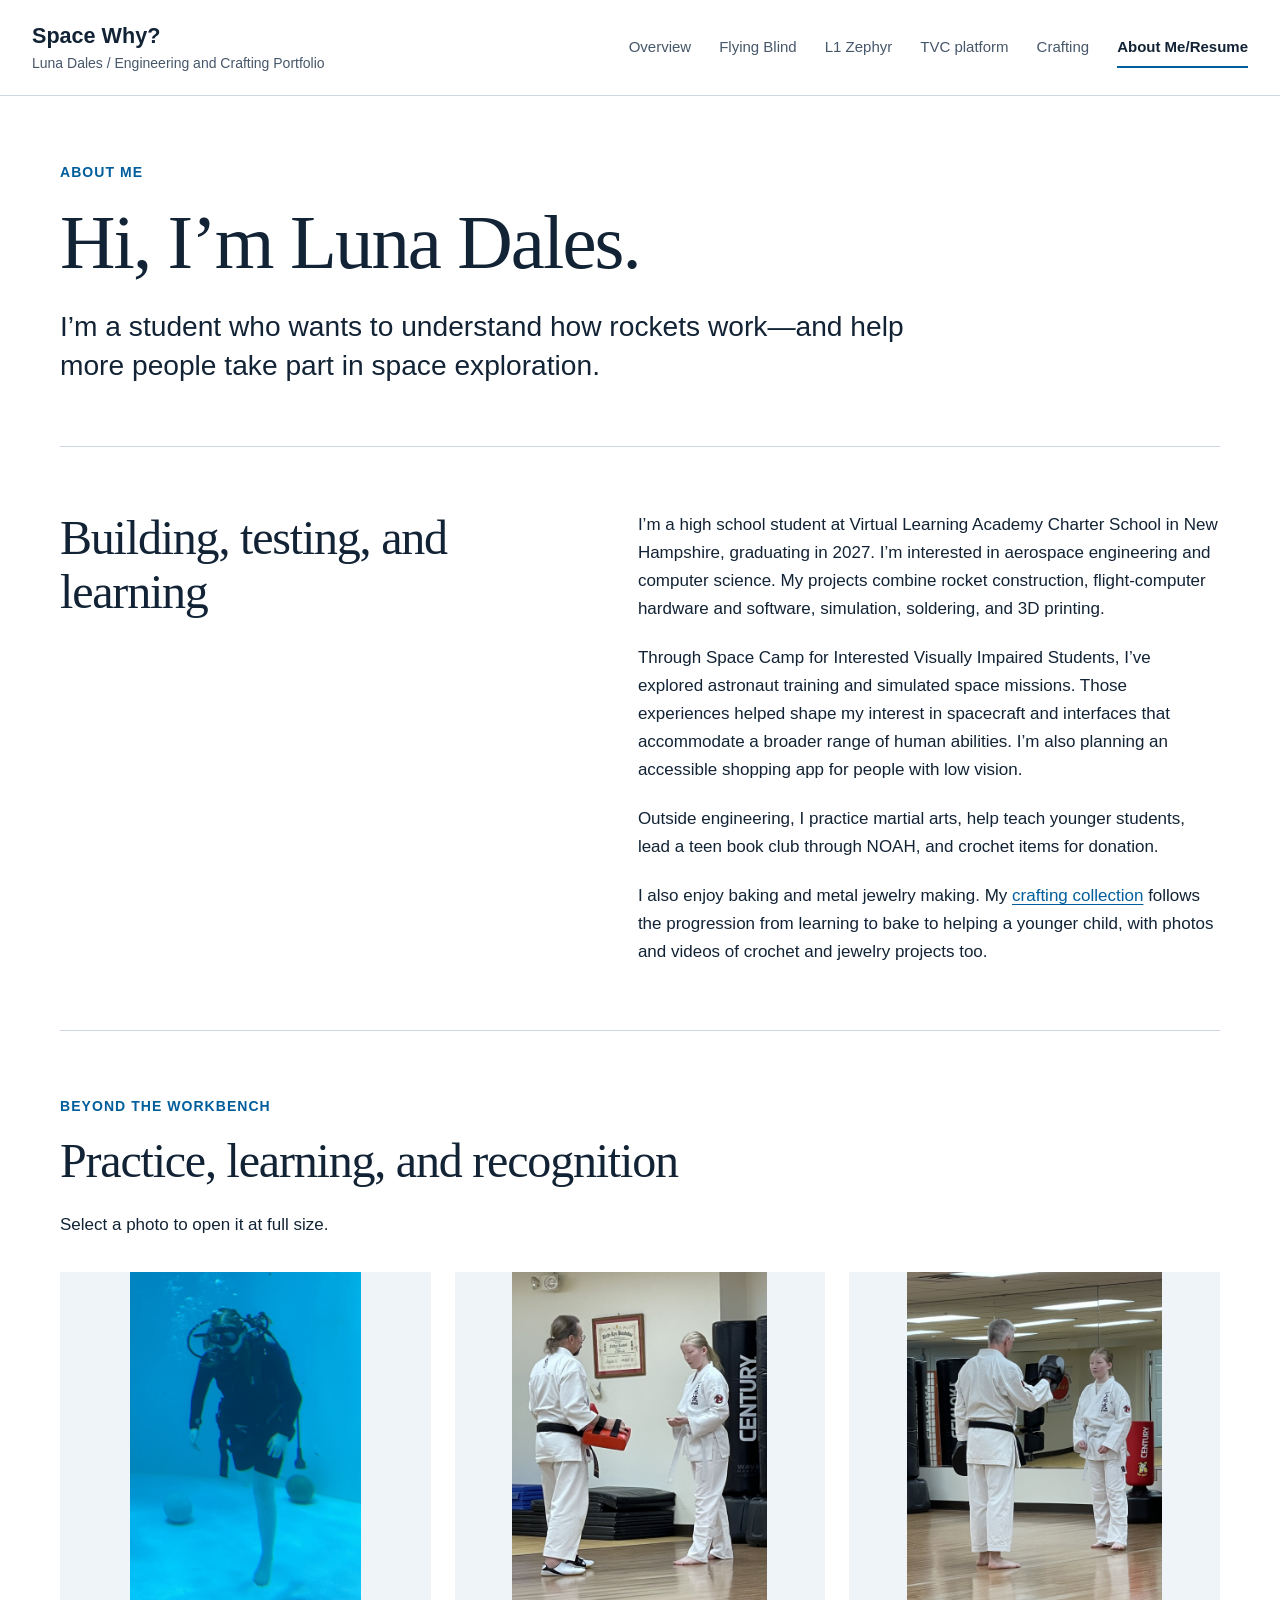
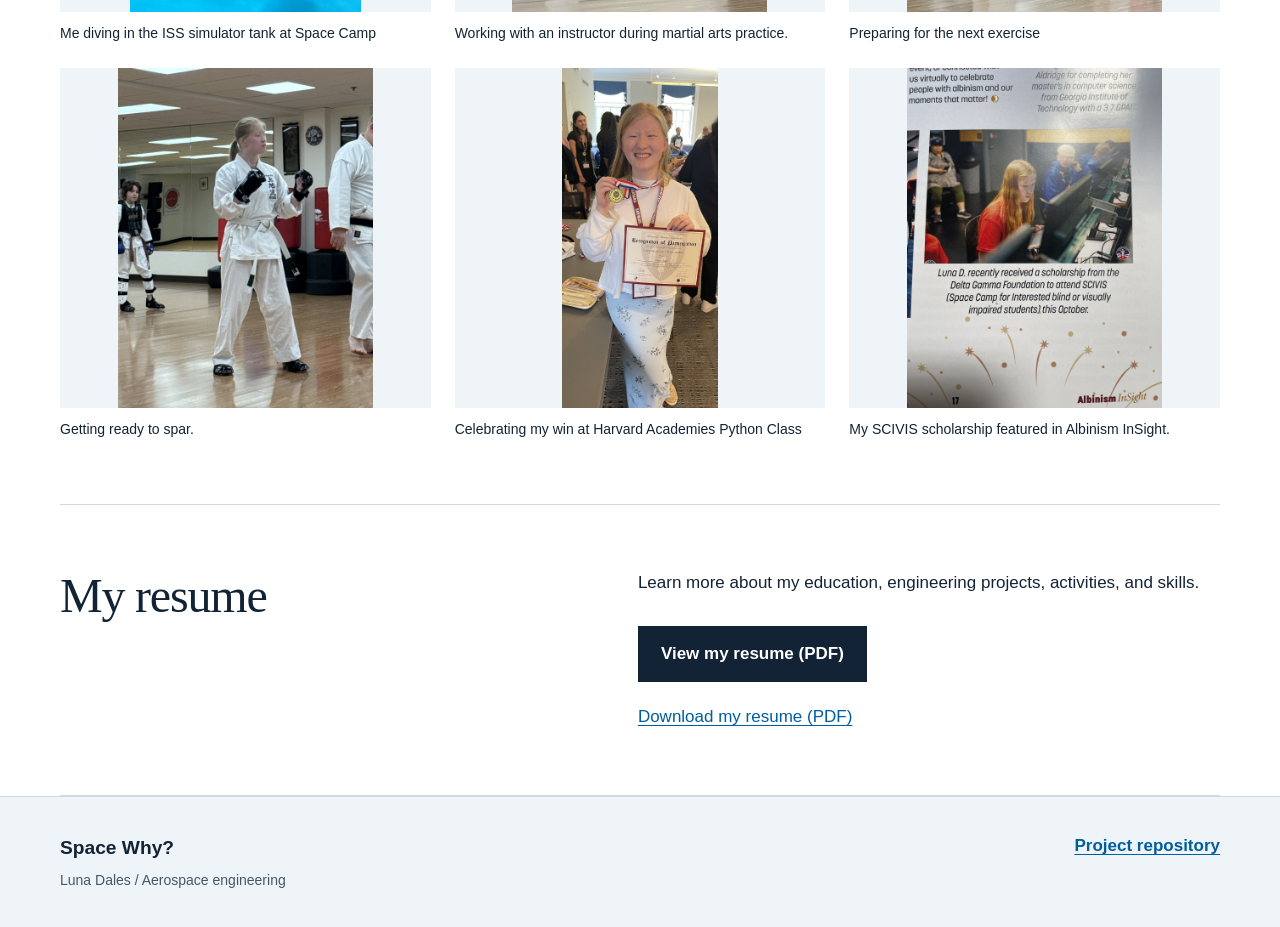
==== commit 8d32b041: "Simplify footer content in about.html Removed redundant content from footer and updated project stat" ====
--- a/docs/about.html
+++ b/docs/about.html
@@ -13,4 +13,4 @@
 <section class="wrap section split"><div><h2>Building, testing, and learning</h2></div><div class="prose"><p>I’m a high school student at Virtual Learning Academy Charter School in New Hampshire, graduating in 2027. I’m interested in aerospace engineering and computer science. My projects combine rocket construction, flight-computer hardware and software, simulation, soldering, and 3D printing.</p><p>Through Space Camp for Interested Visually Impaired Students, I’ve explored astronaut training and simulated space missions. Those experiences helped shape my interest in spacecraft and interfaces that accommodate a broader range of human abilities. I’m also planning an accessible shopping app for people with low vision.</p><p>Outside engineering, I practice martial arts, help teach younger students, lead a teen book club through NOAH, and crochet items for donation.</p><p>I also enjoy baking and metal jewelry making. My <a href="crafting.html">crafting collection</a> follows the progression from learning to bake to helping a younger child, with photos and videos of crochet and jewelry projects too.</p></div></section>
 <section class="wrap section" id="photos"><p class="eyebrow">Beyond the workbench</p><h2>Practice, learning, and recognition</h2><p>Select a photo to open it at full size.</p><div class="process-grid"><figure><a href="assets/luna-space-camp-diving.jpg"><img src="assets/luna-space-camp-diving.jpg" alt="Me diving in the ISS simulator tank at Space Camp" loading="lazy" width="1090" height="1600"></a><figcaption>Me diving in the ISS simulator tank at Space Camp</figcaption></figure><figure><a href="assets/luna-martial-arts-instruction.jpg"><img src="assets/luna-martial-arts-instruction.jpg" alt="Working with an instructor during martial arts practice." loading="lazy" width="1200" height="1600"></a><figcaption>Working with an instructor during martial arts practice.</figcaption></figure><figure><a href="assets/luna-martial-arts-training.jpg"><img src="assets/luna-martial-arts-training.jpg" alt="Preparing for the next exercise" loading="lazy" width="1200" height="1600"></a><figcaption>Preparing for the next exercise</figcaption></figure><figure><a href="assets/luna-martial-arts-sparring.jpg"><img src="assets/luna-martial-arts-sparring.jpg" alt="Getting ready to spar." loading="lazy" width="1200" height="1600"></a><figcaption>Getting ready to spar.</figcaption></figure><figure><a href="assets/luna-award-recognition.jpg"><img src="assets/luna-award-recognition.jpg" alt="Celebrating my win at Harvard Academies Python Class" loading="lazy" width="737" height="1600"></a><figcaption>Celebrating my win at Harvard Academies Python Class</figcaption></figure><figure><a href="assets/luna-scivis-magazine-feature.jpg"><img src="assets/luna-scivis-magazine-feature.jpg" alt="My SCIVIS scholarship featured in Albinism InSight." loading="lazy" width="1200" height="1600"></a><figcaption>My SCIVIS scholarship featured in Albinism InSight.</figcaption></figure></div></section>
 <section class="wrap section split" id="resume"><div><h2>My resume</h2></div><div class="prose"><p>Learn more about my education, engineering projects, activities, and skills.</p><p><a class="button" href="evidence/Luna_Dales_College_Resume.pdf">View my resume (PDF)</a></p><p><a href="evidence/Luna_Dales_College_Resume.pdf" download>Download my resume (PDF)</a></p></div></section>
-</main><footer><div><strong>Space Why?</strong><p>Luna Dales / Aerospace engineering</p></div><div><a href="https://github.com/luna-dales/space-why">Project repository</a><p>Project status as of October 6, 2026</p><p>Website developed with help from AI for writing, coding, and layout.</p></div></footer></body></html>
+</main><footer><div><strong>Space Why?</strong><p>Luna Dales / Aerospace engineering</p></div><div><a href="https://github.com/luna-dales/space-why">Project repository</a></div></footer></body></html>
--- a/docs/style.css
+++ b/docs/style.css
@@ -37,3 +37,67 @@
 .craft-video video{display:block;width:100%;height:auto;max-height:560px;background:var(--ink)}
 #crafting figure img{height:400px;object-fit:contain}
 @media(max-width:620px){.craft-video-grid{grid-template-columns:1fr;gap:8px}.craft-gallery img{height:360px}.craft-chapter{margin-top:36px}}
+
+/* WhereIsIt project showcase */
+
+.whereisit-layout {
+  display: grid;
+  grid-template-columns: minmax(0, 1fr) minmax(0, 1fr);
+  gap: 3rem;
+  align-items: start;
+}
+
+.whereisit-description {
+  min-width: 0;
+}
+
+.whereisit-description h3 {
+  font-size: 1.8rem;
+  margin-bottom: 1rem;
+}
+
+.whereisit-description p {
+  line-height: 1.7;
+  margin-bottom: 1.25rem;
+}
+
+.whereisit-screenshots {
+  display: grid;
+  grid-template-columns: repeat(2, minmax(0, 1fr));
+  gap: 1rem;
+}
+
+.whereisit-screenshots figure {
+  margin: 0;
+  min-width: 0;
+  text-align: center;
+}
+
+.whereisit-screenshots img {
+  display: block;
+  width: 100%;
+  height: auto;
+  max-height: 340px;
+  object-fit: contain;
+  border-radius: 12px;
+  border: 1px solid #ccc;
+  background: #fff;
+}
+
+.whereisit-screenshots figcaption {
+  font-size: 0.85rem;
+  margin-top: 0.5rem;
+  color: inherit;
+}
+
+@media (max-width: 800px) {
+  .whereisit-layout {
+    grid-template-columns: 1fr;
+    gap: 2rem;
+  }
+
+  .whereisit-screenshots {
+    max-width: 560px;
+    margin-inline: auto;
+  }
+}
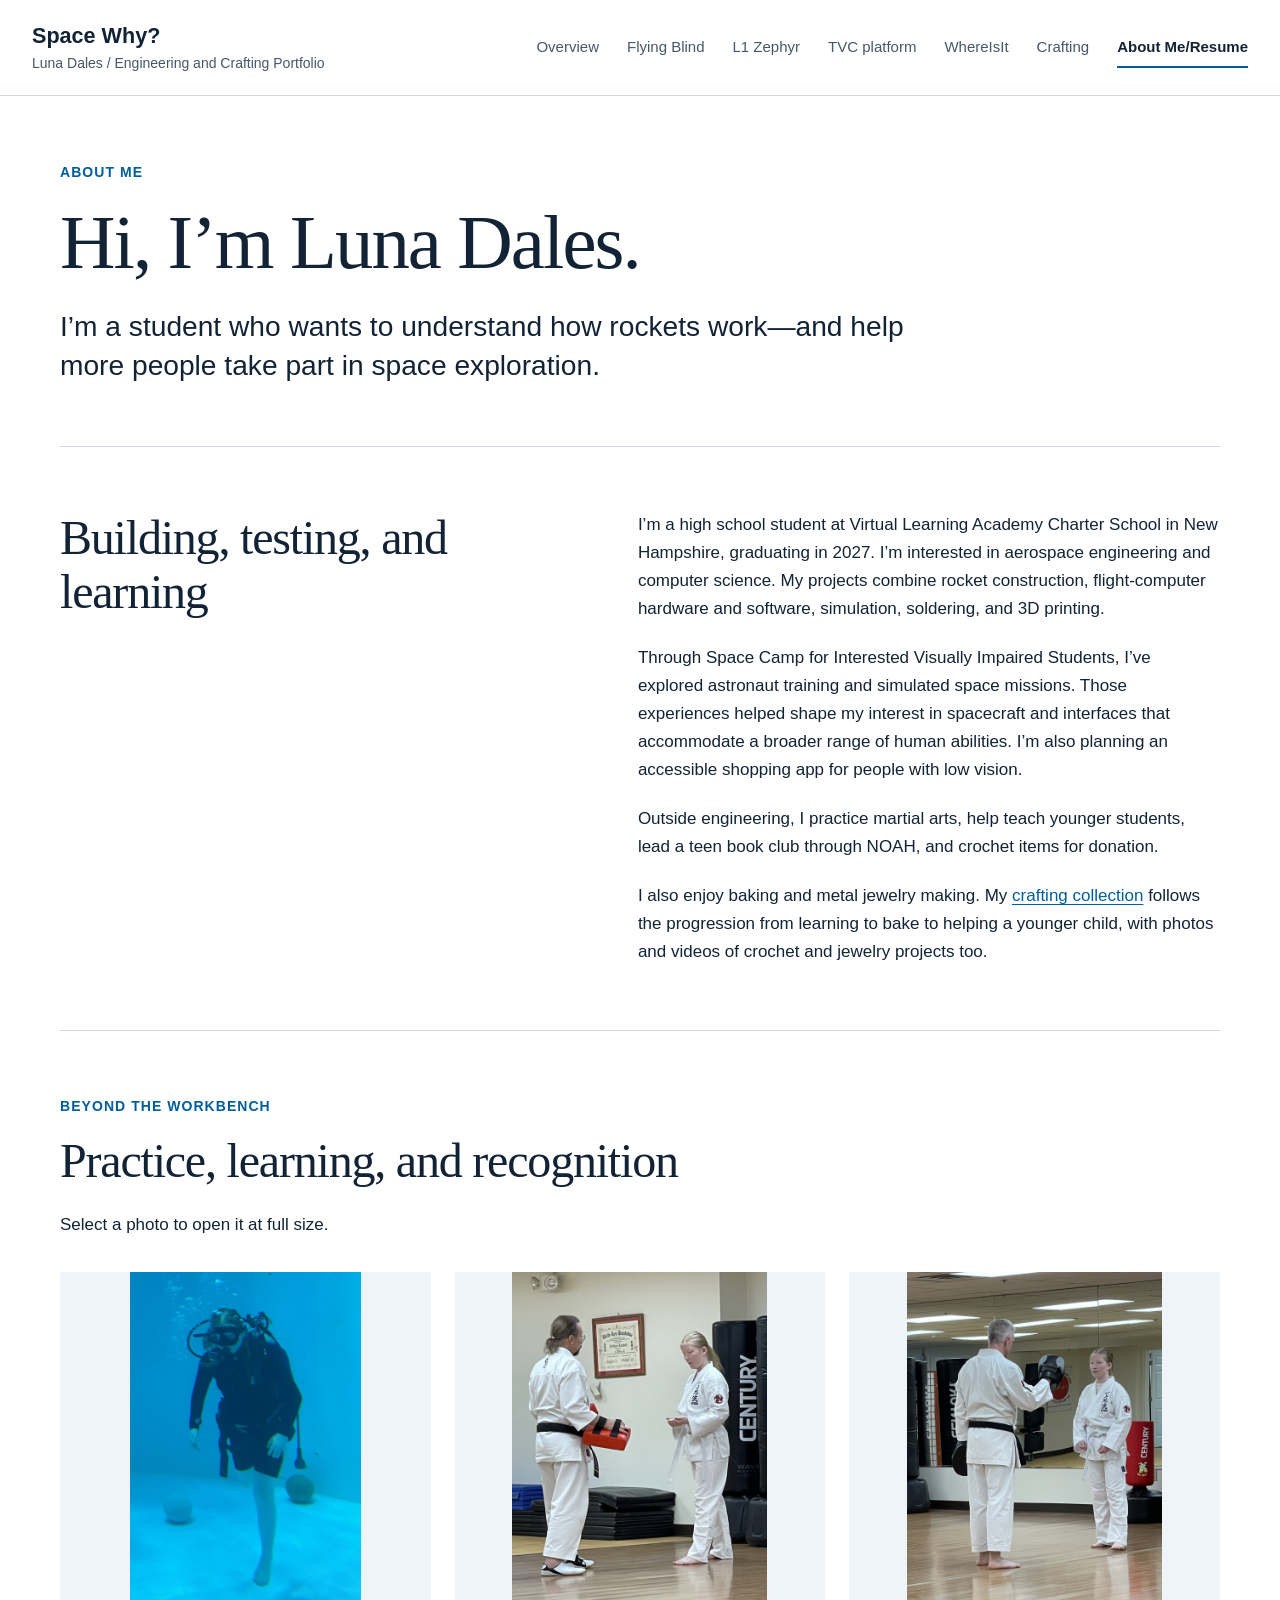
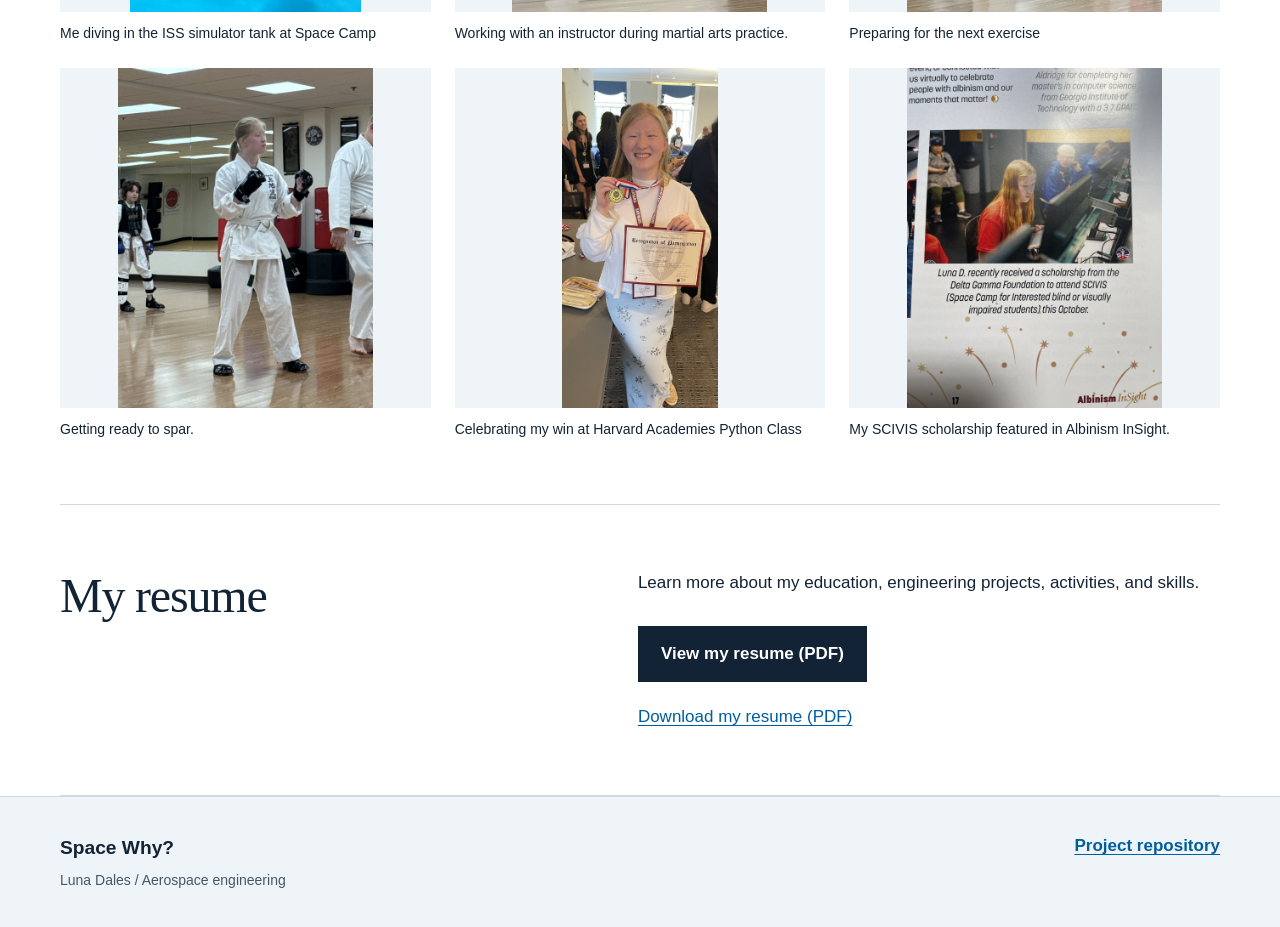
==== commit 290ad711: "Fix duplicate meta tags and improve navigation" ====
--- a/docs/about.html
+++ b/docs/about.html
@@ -8,7 +8,8 @@
 
   gtag('config', 'G-DYVTEDY464');
 </script>
-<meta charset="utf-8"><meta name="viewport" content="width=device-width,initial-scale=1"><title>About Luna Dales | Space Why?</title><meta name="description" content="Meet Luna Dales, a student exploring aerospace engineering, flight computers, and accessible spaceflight. Read her bio and resume."><link rel="stylesheet" href="style.css"><link rel="icon" href="favicon.svg" type="image/svg+xml"></head><body><a class="skip" href="#main">Skip to content</a><header class="site-header"><div class="header-inner"><a class="brand" href="index.html">Space Why?<span>Luna Dales / Engineering and Crafting Portfolio</span></a><nav aria-label="Main navigation"><a href="index.html">Overview</a><a href="flying-blind.html">Flying Blind</a><a href="zephyr.html">L1 Zephyr</a><a href="tvc.html">TVC platform</a><a href="crafting.html">Crafting</a><a href="about.html" aria-current="page">About Me/Resume</a></nav></div></header><main id="main">
+<meta charset="utf-8"><meta name="viewport" content="width=device-width,initial-scale=1"><title>About Luna Dales | Space Why?</title><meta name="description" content="Meet Luna Dales, a student exploring aerospace engineering, flight computers, and accessible spaceflight. Read her bio and resume."><link rel="stylesheet" href="style.css"><link rel="icon" href="favicon.svg" type="image/svg+xml"></head><body><a class="skip" href="#main">Skip to content</a><header class="site-header"><div class="header-inner"><a class="brand" href="index.html">Space Why?<span>Luna Dales / Engineering and Crafting Portfolio</span></a><nav aria-label="Main navigation"><a href="index.html">Overview</a><a href="flying-blind.html">Flying Blind</a><a href="zephyr.html">L1 Zephyr</a><a href="tvc.html">TVC platform</a>
+<a href="whereisit.html">WhereIsIt</a><a href="crafting.html">Crafting</a><a href="about.html" aria-current="page">About Me/Resume</a></nav></div></header><main id="main">
 <section class="wrap case-heading"><p class="eyebrow">About me</p><h1>Hi, I’m Luna Dales.</h1><p class="intro">I’m a student who wants to understand how rockets work—and help more people take part in space exploration.</p></section>
 <section class="wrap section split"><div><h2>Building, testing, and learning</h2></div><div class="prose"><p>I’m a high school student at Virtual Learning Academy Charter School in New Hampshire, graduating in 2027. I’m interested in aerospace engineering and computer science. My projects combine rocket construction, flight-computer hardware and software, simulation, soldering, and 3D printing.</p><p>Through Space Camp for Interested Visually Impaired Students, I’ve explored astronaut training and simulated space missions. Those experiences helped shape my interest in spacecraft and interfaces that accommodate a broader range of human abilities. I’m also planning an accessible shopping app for people with low vision.</p><p>Outside engineering, I practice martial arts, help teach younger students, lead a teen book club through NOAH, and crochet items for donation.</p><p>I also enjoy baking and metal jewelry making. My <a href="crafting.html">crafting collection</a> follows the progression from learning to bake to helping a younger child, with photos and videos of crochet and jewelry projects too.</p></div></section>
 <section class="wrap section" id="photos"><p class="eyebrow">Beyond the workbench</p><h2>Practice, learning, and recognition</h2><p>Select a photo to open it at full size.</p><div class="process-grid"><figure><a href="assets/luna-space-camp-diving.jpg"><img src="assets/luna-space-camp-diving.jpg" alt="Me diving in the ISS simulator tank at Space Camp" loading="lazy" width="1090" height="1600"></a><figcaption>Me diving in the ISS simulator tank at Space Camp</figcaption></figure><figure><a href="assets/luna-martial-arts-instruction.jpg"><img src="assets/luna-martial-arts-instruction.jpg" alt="Working with an instructor during martial arts practice." loading="lazy" width="1200" height="1600"></a><figcaption>Working with an instructor during martial arts practice.</figcaption></figure><figure><a href="assets/luna-martial-arts-training.jpg"><img src="assets/luna-martial-arts-training.jpg" alt="Preparing for the next exercise" loading="lazy" width="1200" height="1600"></a><figcaption>Preparing for the next exercise</figcaption></figure><figure><a href="assets/luna-martial-arts-sparring.jpg"><img src="assets/luna-martial-arts-sparring.jpg" alt="Getting ready to spar." loading="lazy" width="1200" height="1600"></a><figcaption>Getting ready to spar.</figcaption></figure><figure><a href="assets/luna-award-recognition.jpg"><img src="assets/luna-award-recognition.jpg" alt="Celebrating my win at Harvard Academies Python Class" loading="lazy" width="737" height="1600"></a><figcaption>Celebrating my win at Harvard Academies Python Class</figcaption></figure><figure><a href="assets/luna-scivis-magazine-feature.jpg"><img src="assets/luna-scivis-magazine-feature.jpg" alt="My SCIVIS scholarship featured in Albinism InSight." loading="lazy" width="1200" height="1600"></a><figcaption>My SCIVIS scholarship featured in Albinism InSight.</figcaption></figure></div></section>
